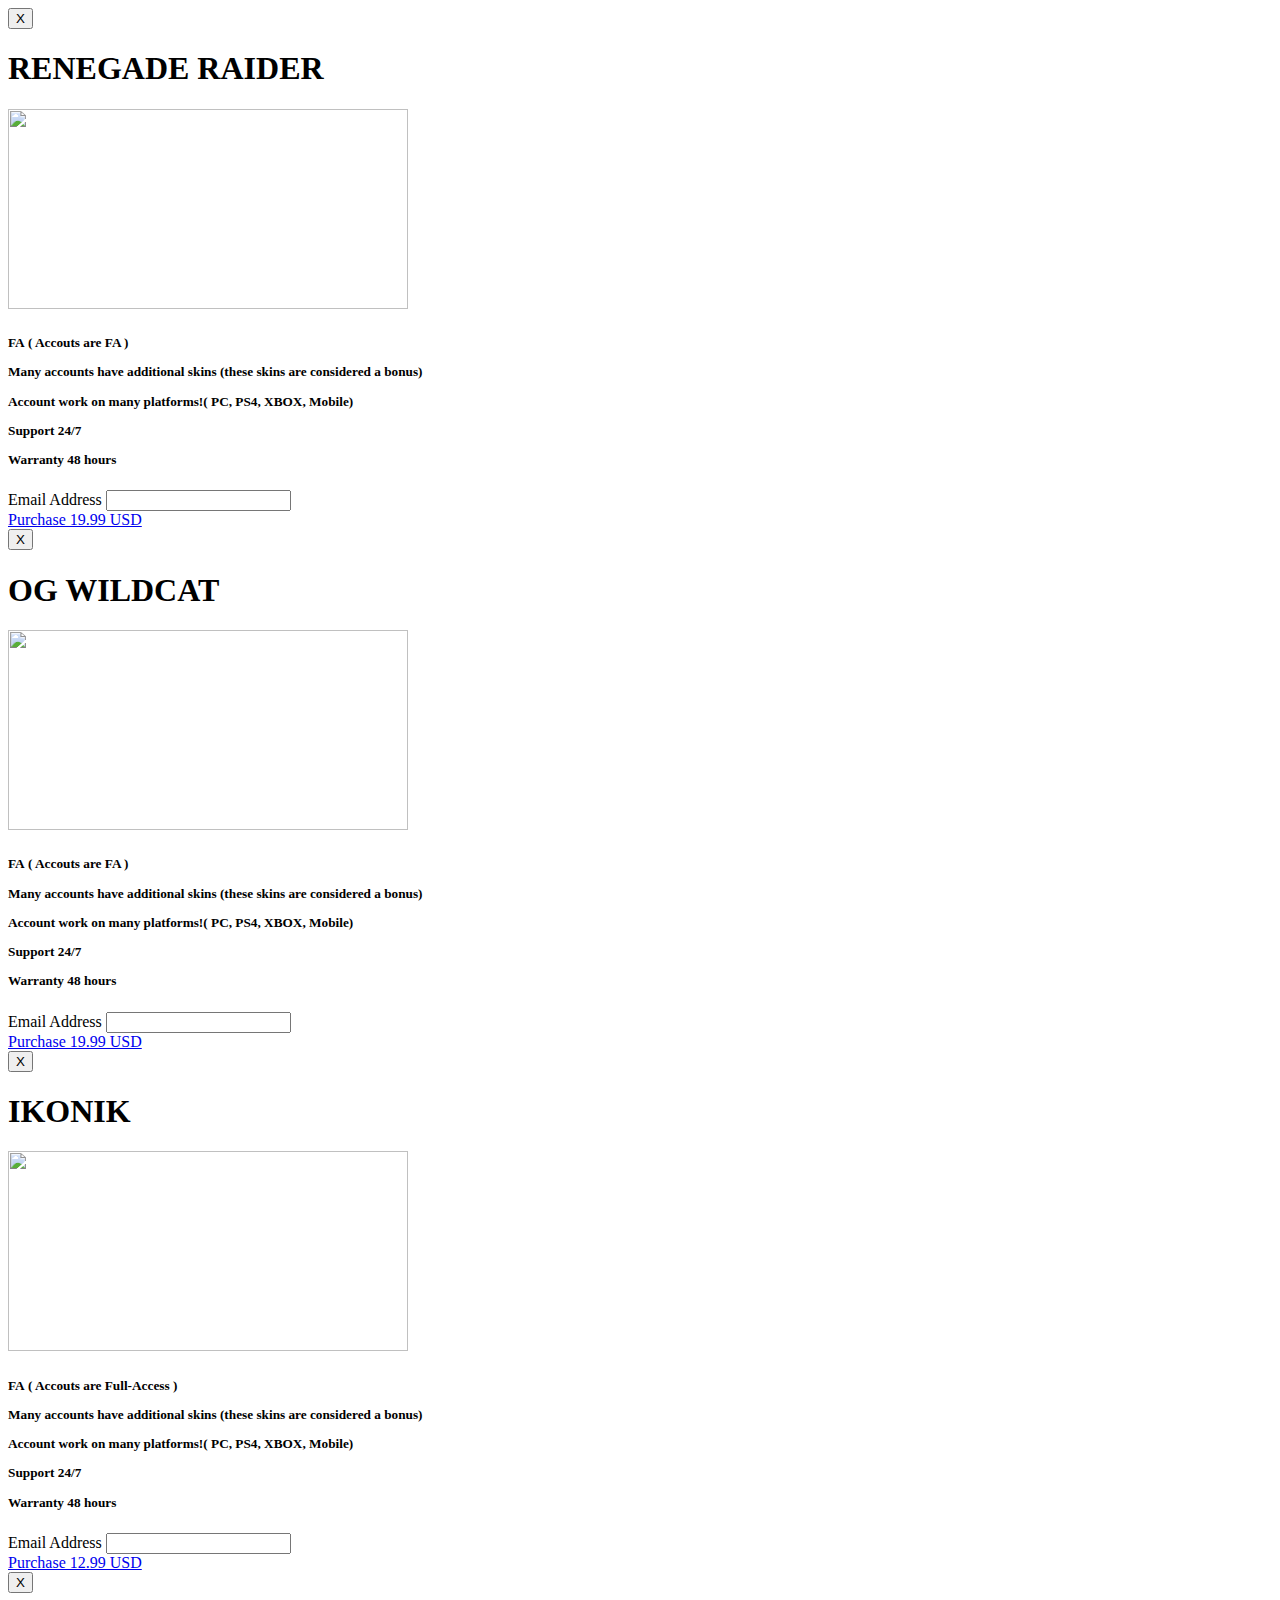
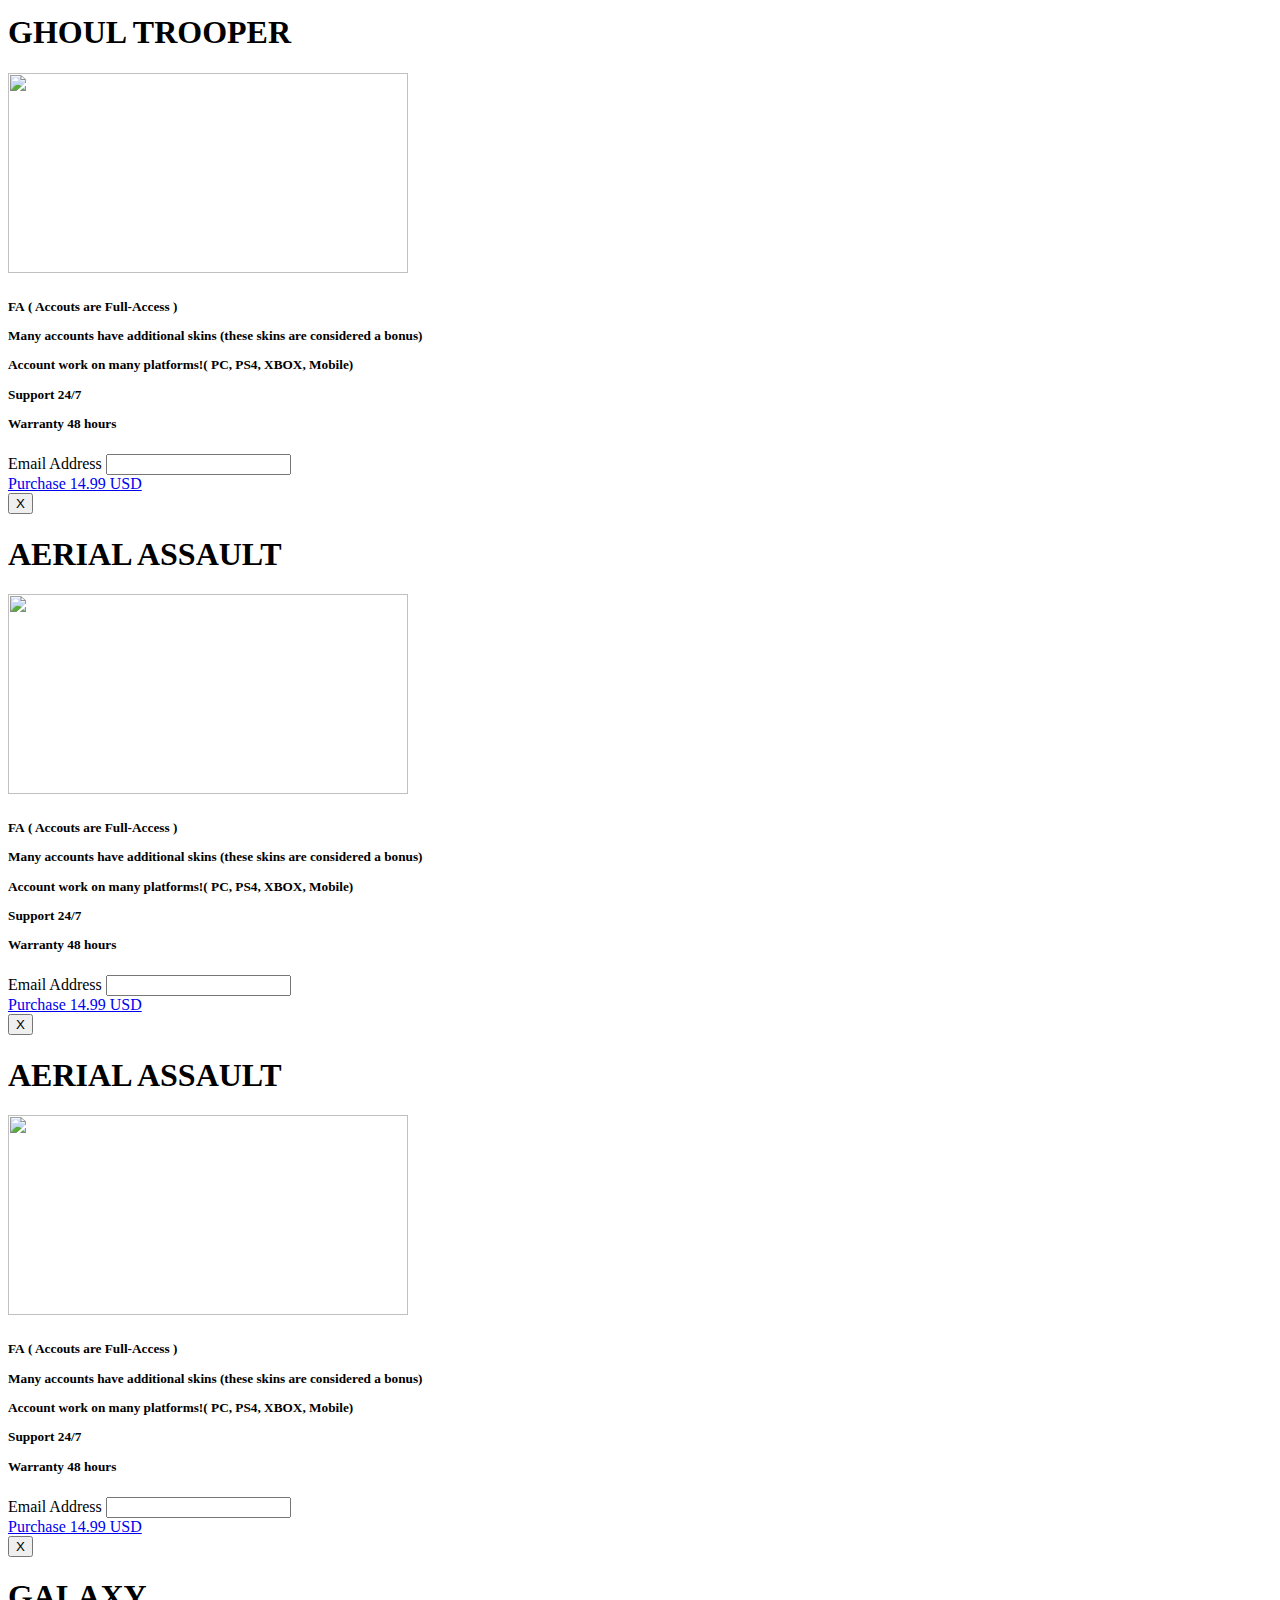
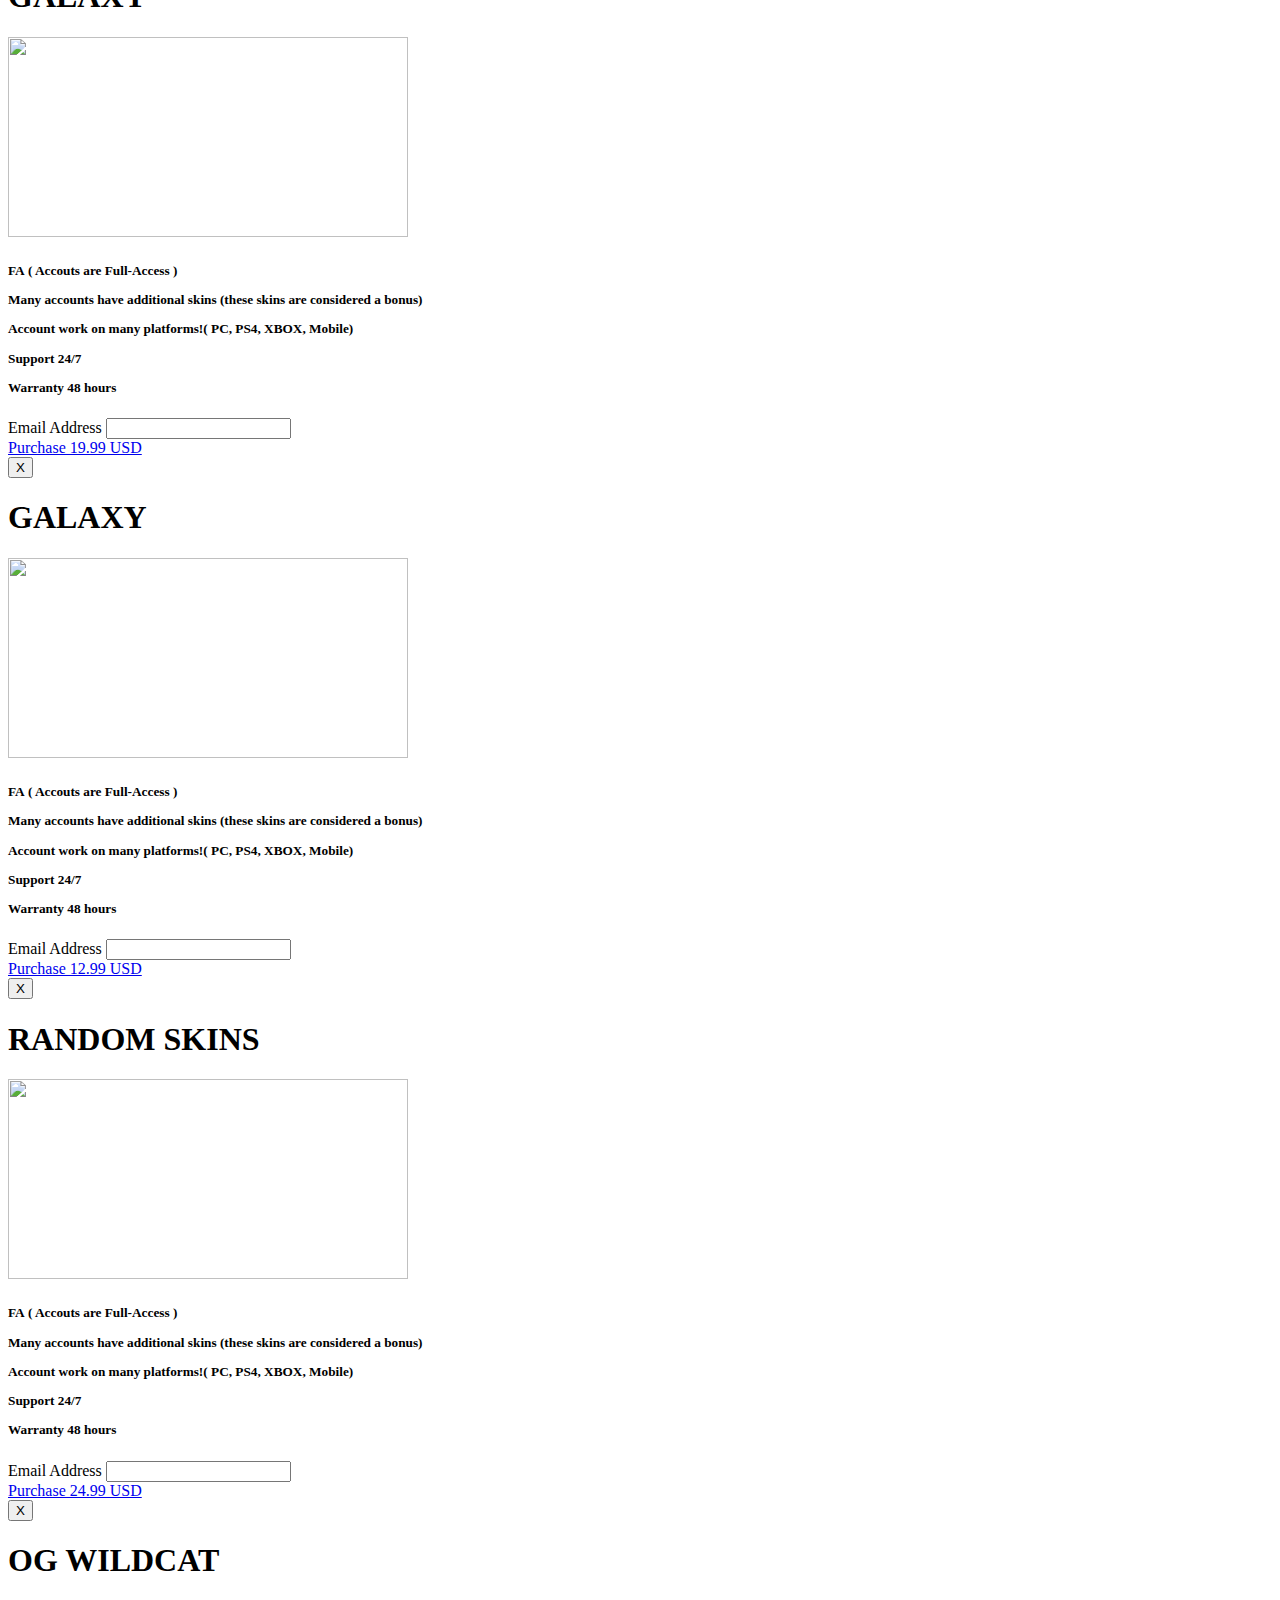
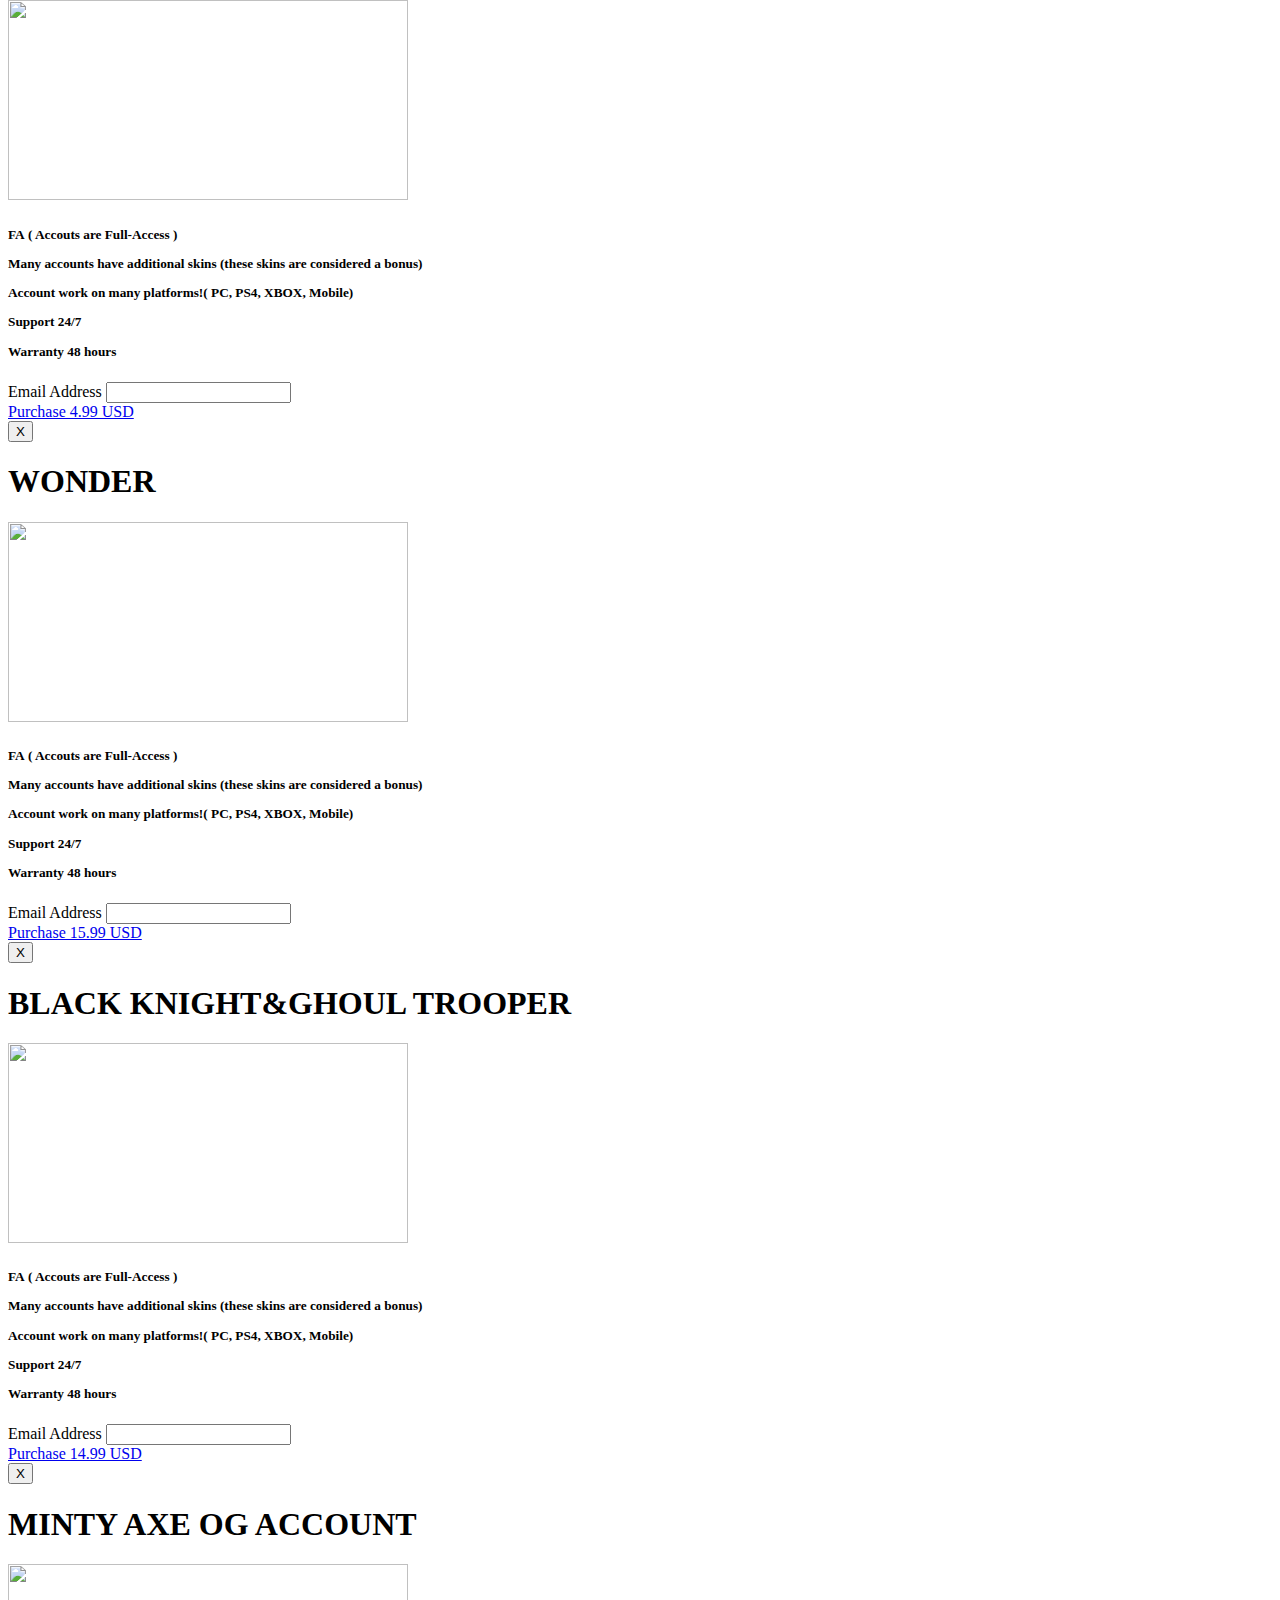
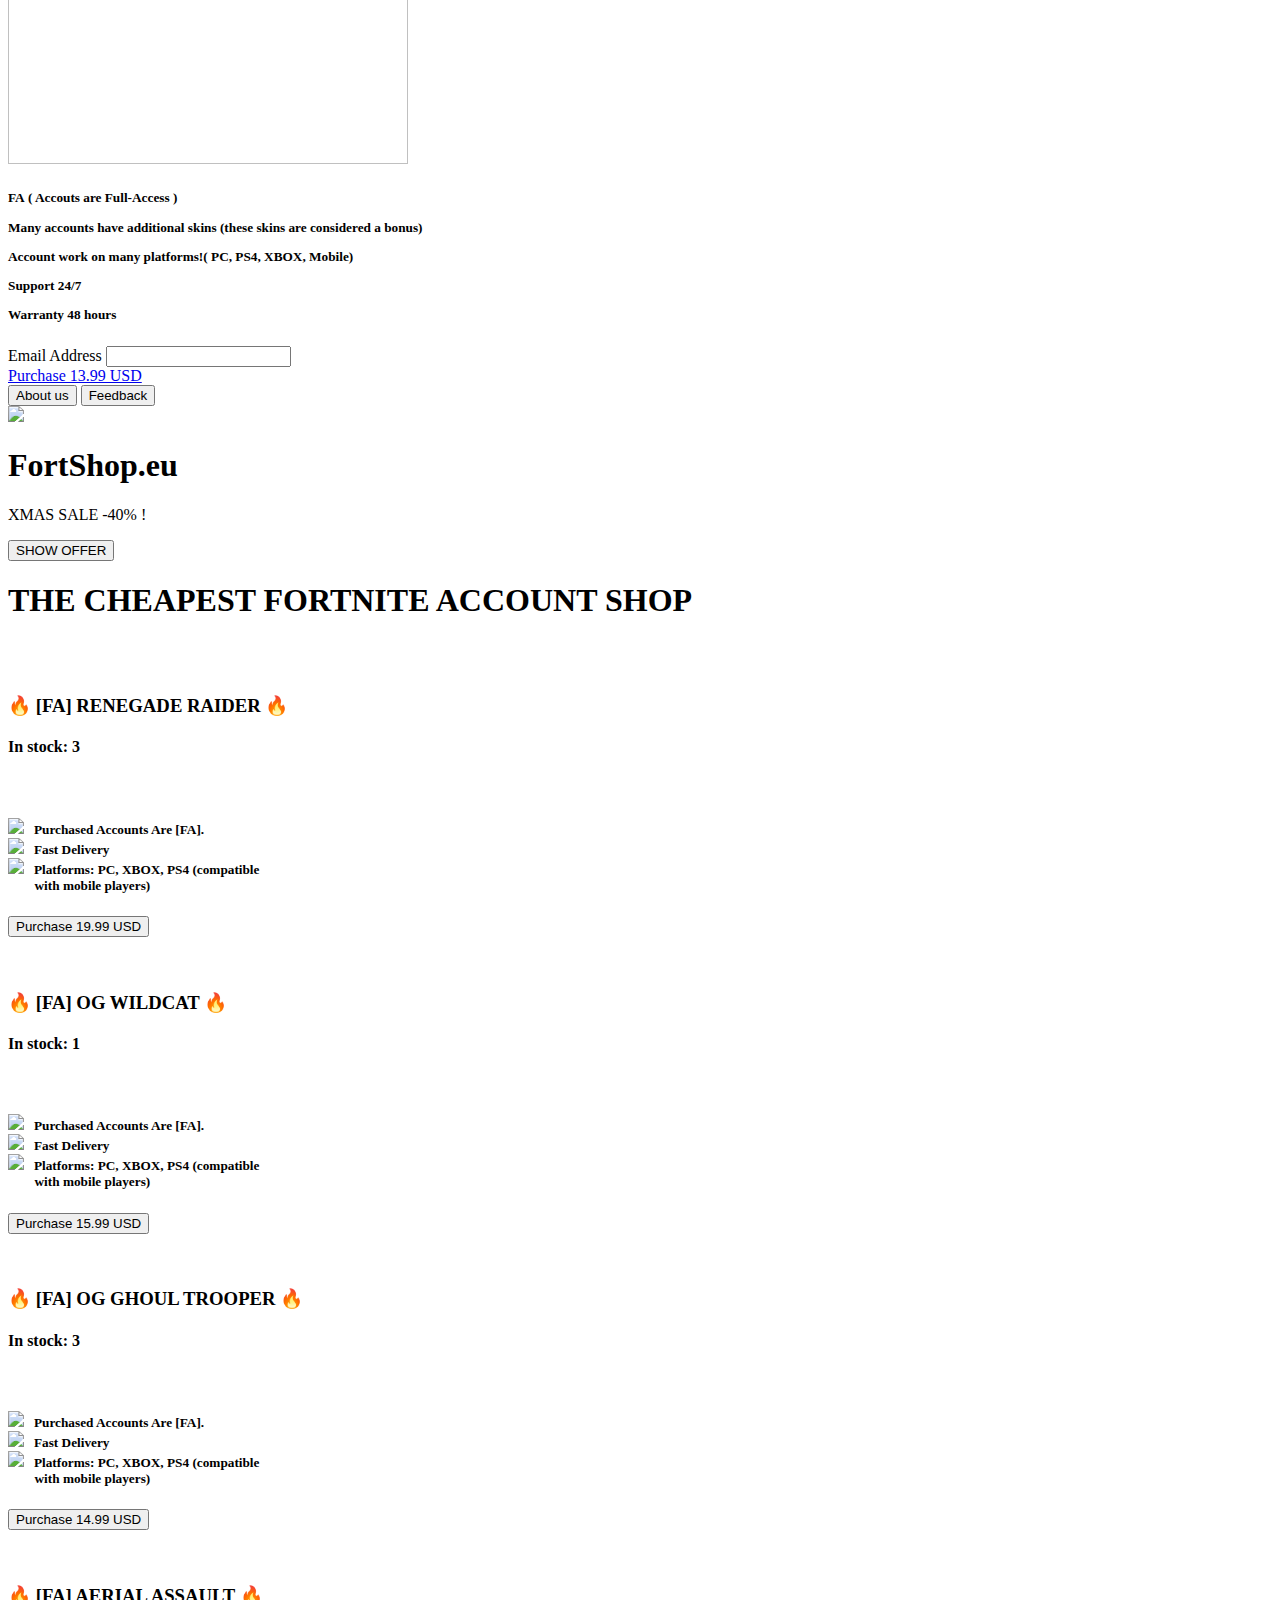
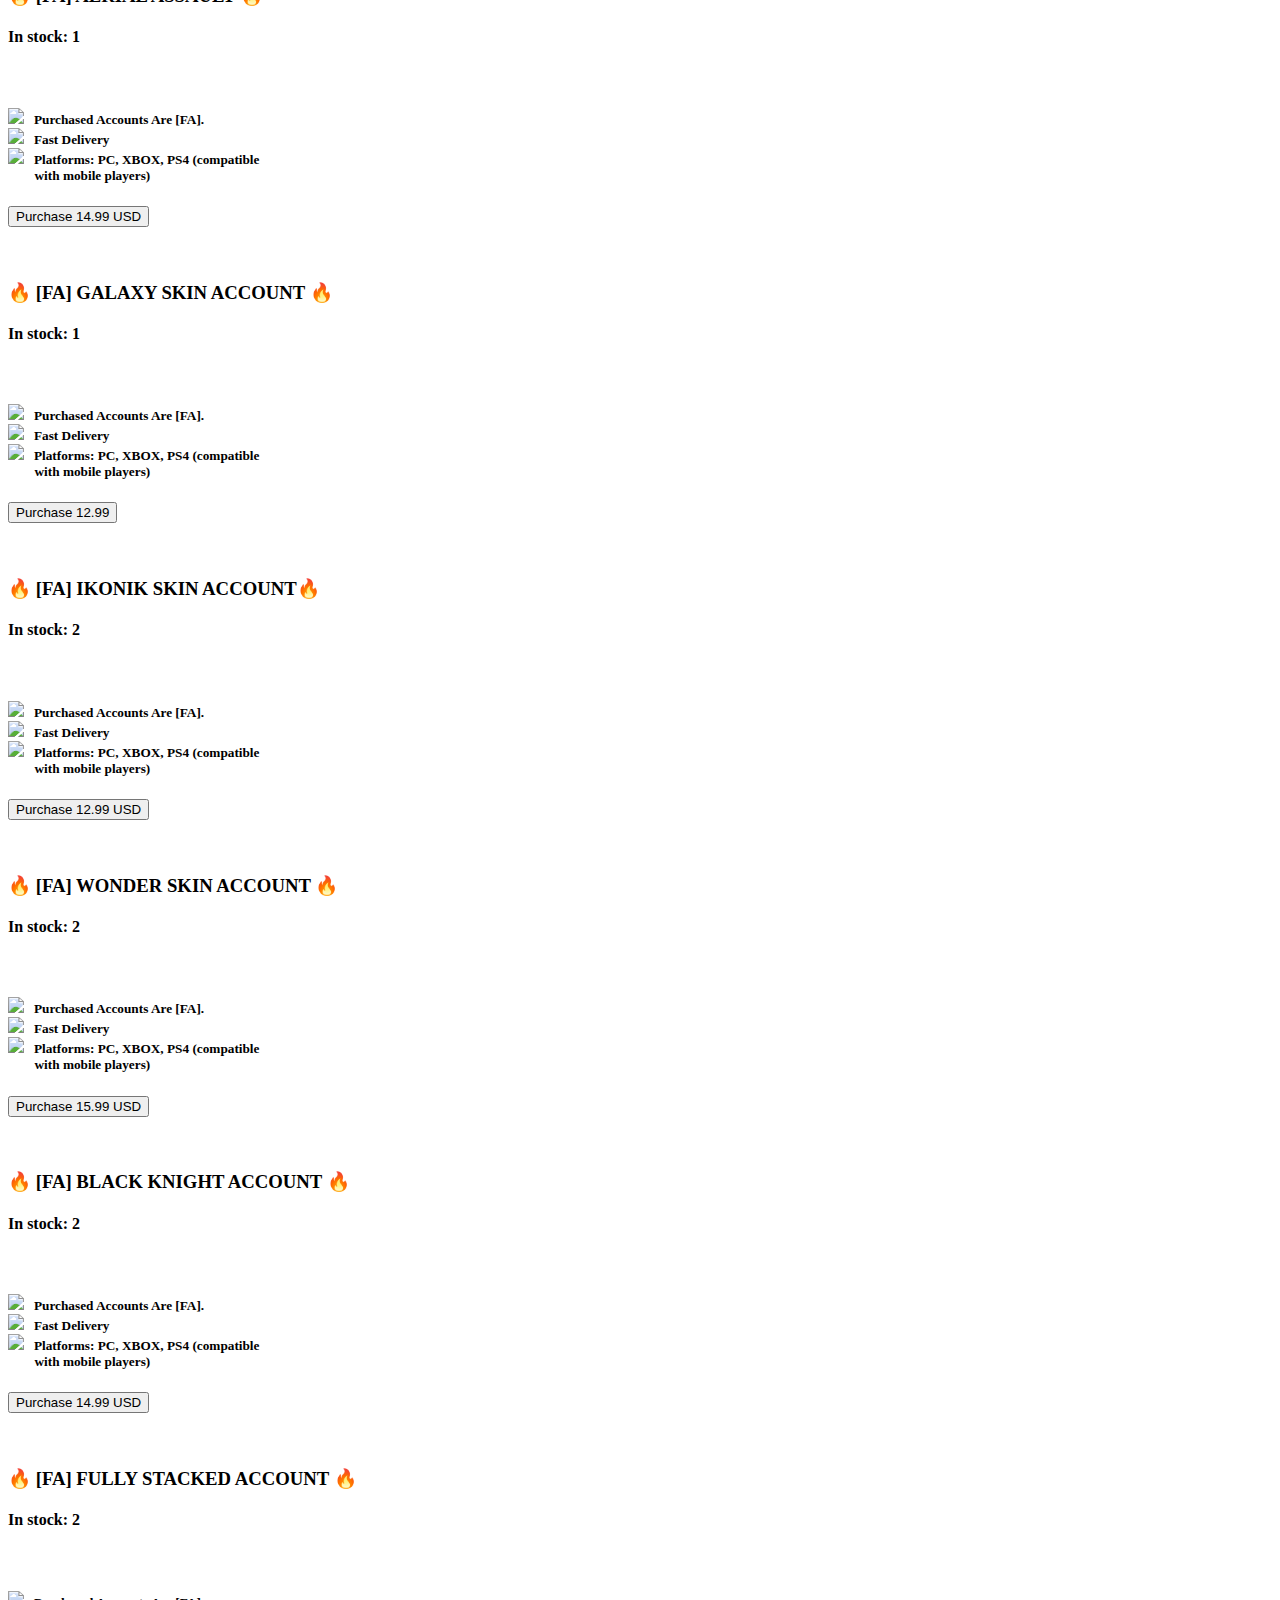
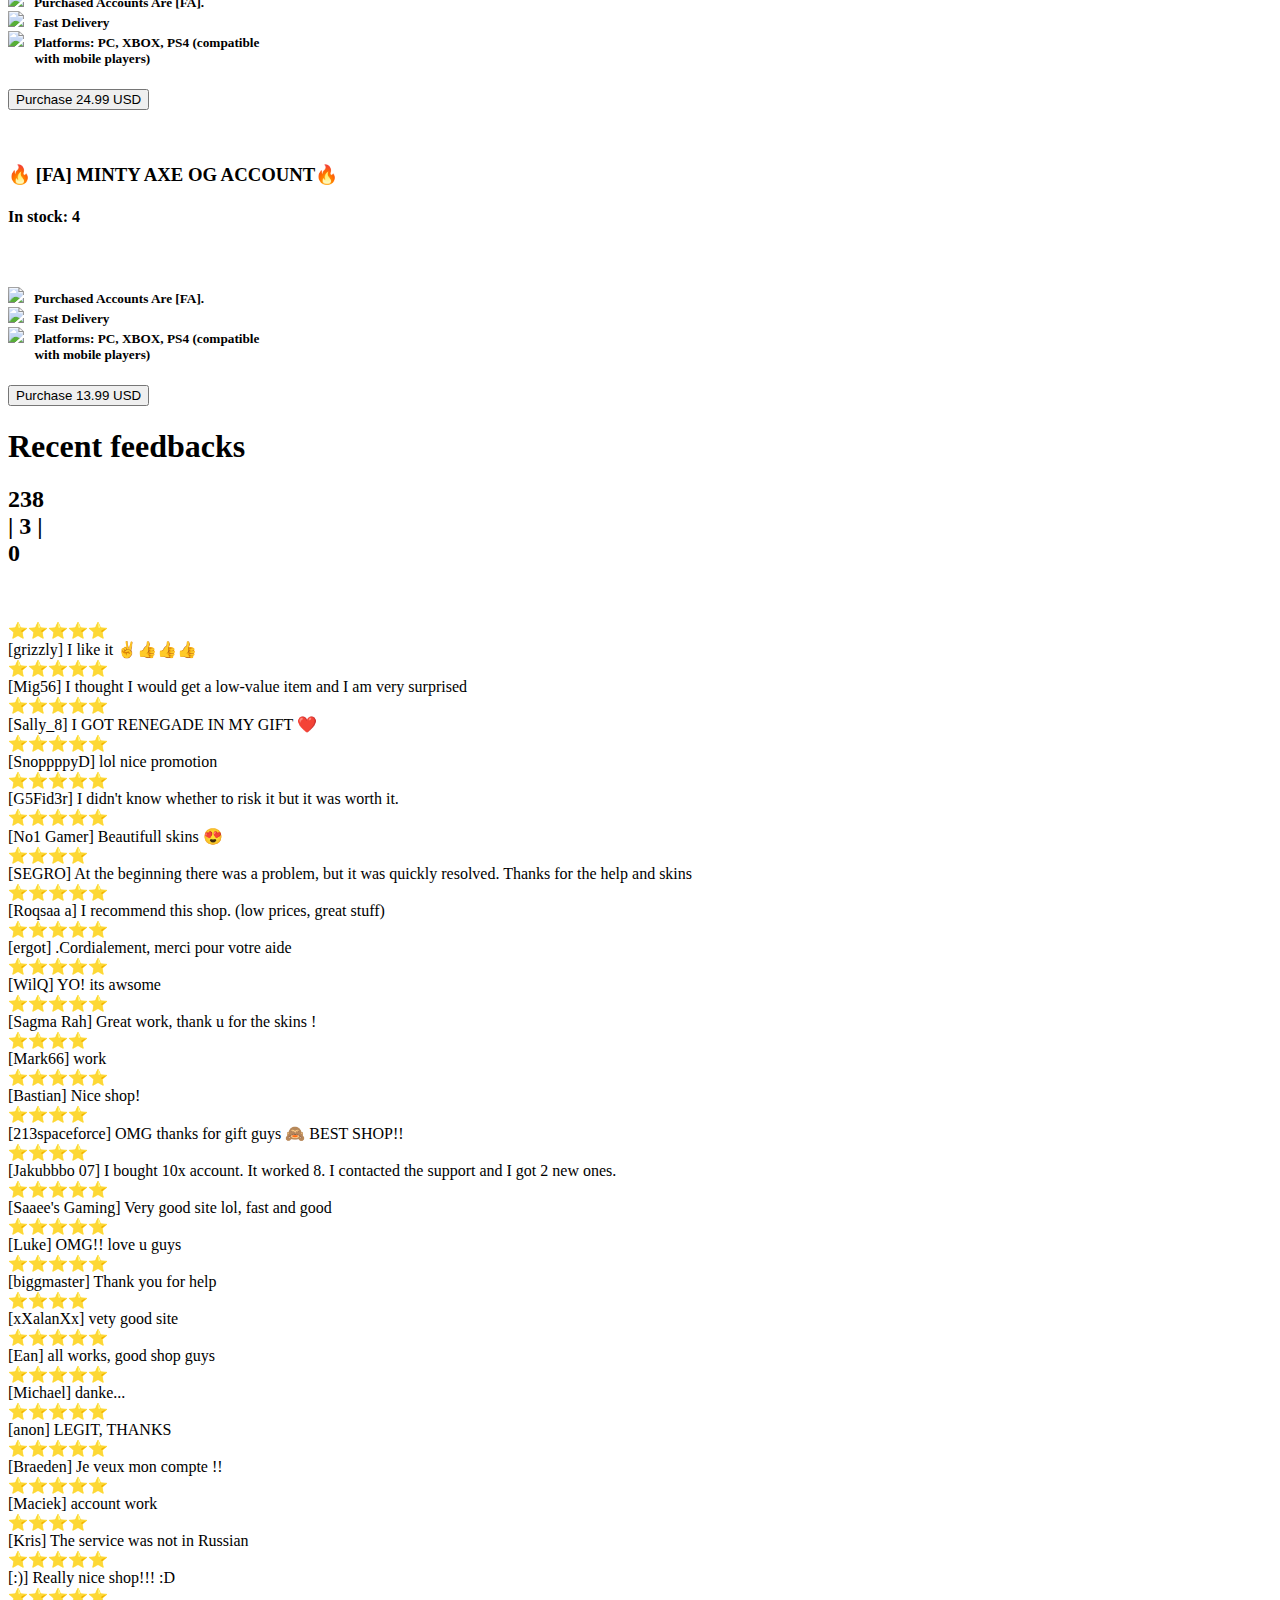
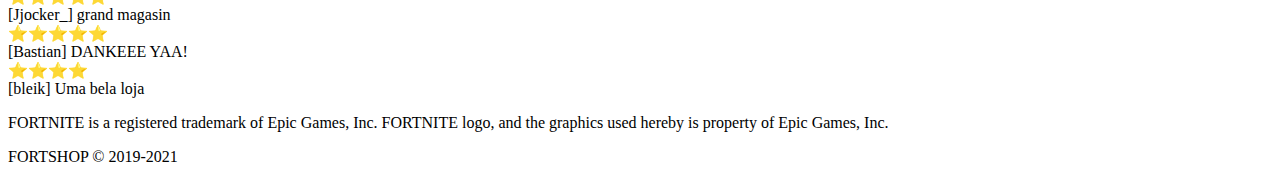
==== index.html @ 7f785969 "Add files via upload" ====
<!DOCTYPE html>


<!-- Mirrored from lamashop.eu/ by HTTrack Website Copier/3.x [XR&CO'2014], Mon, 27 Dec 2021 14:08:25 GMT -->
<head>
<meta charset="UTF-8">
<meta name="viewport" content="width=device-width, initial-scale=0.8">
<meta http-equiv="X-UA-Compatible" content="ie=edge">
<title>FortShop.eu</title>
<!-- Smartsupp Live Chat script -->
<script type="text/javascript">

</script>
<link rel="icon" href="images/logo.png" type="image/png">
<link rel="stylesheet" href="styles/main.min.css">
<link href="https://fonts.googleapis.com/css2?family=Oswald:wght@400;700&amp;display=swap" rel="stylesheet">
<link href="https://fonts.googleapis.com/css2?family=Quicksand:wght@300;400;500;600;700&amp;display=swap" rel="stylesheet">
<link rel="stylesheet" type="text/css" href="scripts/slick/slick.css">
<link rel="stylesheet" type="text/css" href="scripts/slick/slick-theme.css">
<link rel="stylesheet" href="use.fontawesome.com/all.html">


<script async src="https://www.googletagmanager.com/gtag/js?id=UA-165893250-2"></script>
<script>
  window.dataLayer = window.dataLayer || [];
  function gtag(){dataLayer.push(arguments);}
  gtag('js', new Date());

  gtag('config', 'UA-165893250-2');
</script>
</head>
<body>
<div id="1" class="popup">
<button onclick="toggle()">X</button>
<h1>RENEGADE RAIDER</h1>
<img src="images/renegade.png" style="width:400px; height:200px;"alt="">

<h5>
<p><b>FA</b> ( Accouts are FA )</p>
<p><b>Many accounts have additional skins </b>(these skins are considered a bonus)</p>
<p><b>Account work on many platforms!</b>( PC, PS4, XBOX, Mobile)</p>
<p><b>Support 24/7</b></p>
<p><b>Warranty 48 hours</b></p></h5>
<div class="form-input">
<label for="email">Email Address </label>
<input type="email" name="email" id="email">
</div>
<a href="https://www.paypal.com/donate/?hosted_button_id=SGHMGVJZUJFPC">Purchase 19.99 USD</a>
</div>
<div id="14" class="popup">
<button onclick="toggle14()">X</button>
<h1>OG WILDCAT</h1>
<img src="images/wildcat.png" style="width:400px; height:200px;"alt="">

<h5>
<p><b>FA</b> ( Accouts are FA )</p>
<p><b>Many accounts have additional skins </b>(these skins are considered a bonus)</p>
<p><b>Account work on many platforms!</b>( PC, PS4, XBOX, Mobile)</p>
<p><b>Support 24/7</b></p>
<p><b>Warranty 48 hours</b></p></h5>
<div class="form-input">
<label for="email">Email Address </label>
<input type="email" name="email" id="email">
</div>
<a href="https://www.paypal.com/donate/?hosted_button_id=843XUHUWCXZP6">Purchase 19.99 USD</a>
</div>
<div id="2" class="popup">
<button onclick="toggle2()">X</button>
<h1>IKONIK</h1>
<img src="images/ikonik.png" style="width:400px; height:200px;"alt="">

<h5>
<p><b>FA</b> ( Accouts are Full-Access )</p>
<p><b>Many accounts have additional skins </b>(these skins are considered a bonus)</p>
<p><b>Account work on many platforms!</b>( PC, PS4, XBOX, Mobile)</p>
<p><b>Support 24/7</b></p>
<p><b>Warranty 48 hours</b></p></h5>
<div class="form-input">
<label for="login">Email Address </label>
<input type="text" name="email" id="email">
</div>
<a href="https://www.paypal.com/donate/?hosted_button_id=J6YV93GRRL3G2">Purchase 12.99 USD</a>
</div>
<div id="3" class="popup">
<button onclick="toggle3()">X</button>
<h1>GHOUL TROOPER</h1>
<img src="images/ghoul.png" style="width:400px; height:200px;"alt="">

<h5>
<p><b>FA</b> ( Accouts are Full-Access )</p>
<p><b>Many accounts have additional skins </b>(these skins are considered a bonus)</p>
<p><b>Account work on many platforms!</b>( PC, PS4, XBOX, Mobile)</p>
<p><b>Support 24/7</b></p>
<p><b>Warranty 48 hours</b></p></h5>
<div class="form-input">
<label for="login">Email Address </label>
<input type="text" name="email" id="email">
</div>
<a href="https://www.paypal.com/donate/?hosted_button_id=4U87SHET3UGLU">Purchase 14.99 USD</a>
</div>
<div id="4" class="popup">
<button onclick="toggle4()">X</button>
<h1>AERIAL ASSAULT</h1>
<img src="images/aerial.png" style="width:400px; height:200px;"alt="">

<h5>
<p><b>FA</b> ( Accouts are Full-Access )</p>
<p><b>Many accounts have additional skins </b>(these skins are considered a bonus)</p>
<p><b>Account work on many platforms!</b>( PC, PS4, XBOX, Mobile)</p>
<p><b>Support 24/7</b></p>
<p><b>Warranty 48 hours</b></p></h5>
<div class="form-input">
<label for="login">Email Address </label>
<input type="text" name="email" id="email">
</div>
<a href="https://www.paypal.com/donate/?hosted_button_id=36UV9LG3JVM52">Purchase 14.99 USD</a>
</div>

<div id="6" class="popup">
<button onclick="toggle6()">X</button>
<h1>AERIAL ASSAULT</h1>
<img src="images/aerial.png" style="width:400px; height:200px;"alt="">
<h5>
<p><b>FA</b> ( Accouts are Full-Access )</p>
<p><b>Many accounts have additional skins </b>(these skins are considered a bonus)</p>
<p><b>Account work on many platforms!</b>( PC, PS4, XBOX, Mobile)</p>
<p><b>Support 24/7</b></p>
<p><b>Warranty 48 hours</b></p></h5>
<div class="form-input">
<label for="login">Email Address </label>
<input type="text" name="email" id="email">
</div>
<a href="https://www.paypal.com/donate/?hosted_button_id=MDD7GR69H4S4J">Purchase 14.99 USD</a>
</div>
<div id="7" class="popup">
<button onclick="toggle7()">X</button>
<h1>GALAXY</h1>
<img src="images/galaxy.png" style="width:400px; height:200px;"alt="">
<h5>
<p><b>FA</b> ( Accouts are Full-Access )</p>
<p><b>Many accounts have additional skins </b>(these skins are considered a bonus)</p>
<p><b>Account work on many platforms!</b>( PC, PS4, XBOX, Mobile)</p>
<p><b>Support 24/7</b></p>
<p><b>Warranty 48 hours</b></p></h5>
<div class="form-input">
<label for="login">Email Address </label>
<input type="text" name="email" id="email">
</div>
<a href="https://www.paypal.com/donate/?hosted_button_id=WC4BVQP5LXLB2">Purchase 19.99 USD</a>
</div>
<div id="8" class="popup">
<button onclick="toggle8()">X</button>
<h1>GALAXY</h1>
<img src="images/galaxy.png" style="width:400px; height:200px;"alt="">
<h5>
<p><b>FA</b> ( Accouts are Full-Access )</p>
<p><b>Many accounts have additional skins </b>(these skins are considered a bonus)</p>
<p><b>Account work on many platforms!</b>( PC, PS4, XBOX, Mobile)</p>
<p><b>Support 24/7</b></p>
<p><b>Warranty 48 hours</b></p></h5>
<div class="form-input">
<label for="login">Email Address </label>
<input type="text" name="email" id="email">
</div>
<a href="https://www.paypal.com/donate/?hosted_button_id=UCAXVUVMAN4CE">Purchase 12.99 USD</a>
</div>
<div id="9" class="popup">
<button onclick="toggle9()">X</button>
<h1>RANDOM SKINS</h1>
<img src="images/random1.png" style="width:400px; height:200px;"alt="">
<h5>
<p><b>FA</b> ( Accouts are Full-Access )</p>
<p><b>Many accounts have additional skins </b>(these skins are considered a bonus)</p>
<p><b>Account work on many platforms!</b>( PC, PS4, XBOX, Mobile)</p>
<p><b>Support 24/7</b></p>
<p><b>Warranty 48 hours</b></p></h5>
<div class="form-input">
<label for="login">Email Address </label>
<input type="text" name="email" id="email">
</div>
<a href="https://www.paypal.com/donate/?hosted_button_id=8RE4VJ7VKEFY4">Purchase 24.99 USD</a>
</div>
<div id="10" class="popup">
<button onclick="toggle10()">X</button>
<h1>OG WILDCAT</h1>
<img src="images/wildcat.png" style="width:400px; height:200px;"alt="">
<h5>
<p><b>FA</b> ( Accouts are Full-Access )</p>
<p><b>Many accounts have additional skins </b>(these skins are considered a bonus)</p>
<p><b>Account work on many platforms!</b>( PC, PS4, XBOX, Mobile)</p>
<p><b>Support 24/7</b></p>
<p><b>Warranty 48 hours</b></p></h5>
<div class="form-input">
<label for="login">Email Address </label>
<input type="text" name="email" id="email">
</div>
<a href="https://www.paypal.com/donate/?hosted_button_id=843XUHUWCXZP6">Purchase 4.99 USD</a>
</div>
<div id="11" class="popup">
<button onclick="toggle11()">X</button>
<h1>WONDER</h1>
<img src="images/wonder.png" style="width:400px; height:200px;"alt="">
<h5>
<p><b>FA</b> ( Accouts are Full-Access )</p>
<p><b>Many accounts have additional skins </b>(these skins are considered a bonus)</p>
<p><b>Account work on many platforms!</b>( PC, PS4, XBOX, Mobile)</p>
<p><b>Support 24/7</b></p>
<p><b>Warranty 48 hours</b></p></h5>
<div class="form-input">
<label for="login">Email Address </label>
<input type="text" name="email" id="email">
</div>
<a href="https://www.paypal.com/donate/?hosted_button_id=J2WS3UGBW64DQ">Purchase 15.99 USD</a>
</div>
<div id="5" class="popup">
<button onclick="toggle5()">X</button>
<h1>BLACK KNIGHT&GHOUL TROOPER </h1>
<img src="images/XD.png" style="width:400px; height:200px;"alt="">
<h5>
<p><b>FA</b> ( Accouts are Full-Access )</p>
<p><b>Many accounts have additional skins </b>(these skins are considered a bonus)</p>
<p><b>Account work on many platforms!</b>( PC, PS4, XBOX, Mobile)</p>
<p><b>Support 24/7</b></p>
<p><b>Warranty 48 hours</b></p></h5>
<div class="form-input">
<label for="login">Email Address </label>
<input type="text" name="email" id="email">
</div>
<a href="https://www.paypal.com/donate/?hosted_button_id=LEH8KHGUBHDB6">Purchase 14.99 USD</a>
</div>
<div id="12" class="popup">
<button onclick="toggle12()">X</button>
<h1>MINTY AXE OG ACCOUNT</h1>
<img src="images/minty.png" style="width:400px; height:200px;"alt="">
<h5>
<p><b>FA</b> ( Accouts are Full-Access )</p>
<p><b>Many accounts have additional skins </b>(these skins are considered a bonus)</p>
<p><b>Account work on many platforms!</b>( PC, PS4, XBOX, Mobile)</p>
<p><b>Support 24/7</b></p>
<p><b>Warranty 48 hours</b></p></h5>
<div class="form-input">
<label for="login">Email Address </label>
<input type="text" name="email" id="email">
</div>
<a href="https://www.paypal.com/donate/?hosted_button_id=GPZQHCLRQLHLQ">Purchase 13.99 USD</a>
</div>
<div id="blur" class="container">
<div id="navigation">
<a href="about.html"><button class="prod btn-slide-left">About us</button></a>
<a href="feedbacks.html"><button class="prod btn-slide-left">Feedback</button></a>

  
 
 
 
</div>
</div>


<div id="header">
<img src="images/tlo1.png">
<div class="logo">
<h1>FortShop.eu</h1>
<p class="mob-hidden-vs">XMAS SALE -40% !
</p>
<a href="#content"><button>SHOW OFFER</button></a>
</div>
</div>
<div id="content">
<div class="cont">
<h1 class="mob-hidden">THE CHEAPEST FORTNITE ACCOUNT SHOP</h1>
<h1 style="display: none;"><div class="txt" style="color: rgb(183, 0, 255); display: inline;">🎁 Gift</div> with every order ends in:<div id="time" style="color: red;"> </div>
<div style="display: none;" id="zegar"></div> </h1>
<p><i class="fas fa-sort-down"></i></p>
<div class="products">
<div class="box">
<div class="image">
<img src="images/renegade.png" alt="">
</div>
<div class="text">
<br>
<h3> 🔥 [FA] RENEGADE RAIDER 🔥                     <br> </h3>
<h4> In stock: 3 </h4>
<br>
<h5>
<img src="images/shield.gif"> &nbsp <b>Purchased Accounts Are [FA]. </b><br>
<img src="images/shield.gif"> &nbsp <b>Fast Delivery</b><br>
<img src="images/shield.gif"> &nbsp <b>Platforms: </b> PC, XBOX, PS4 (compatible <br>
&nbsp; &nbsp; &nbsp; &nbsp; with mobile players)<br>
</h5>
<button onclick="toggle()"> Purchase 19.99 USD</button>
</div>
</div>
<div class="box">
<div class="image">
<img src="images/wildcat.png" alt="">
</div>
<div class="text">
<br>
<h3> 🔥 [FA] OG WILDCAT 🔥                        <br> </h3>
<h4> In stock: 1 </h4>
<br>
<h5>
<img src="images/shield.gif"> &nbsp <b>Purchased Accounts Are [FA]. </b><br>
<img src="images/shield.gif"> &nbsp <b>Fast Delivery</b><br>
<img src="images/shield.gif"> &nbsp <b>Platforms: </b> PC, XBOX, PS4 (compatible <br>
&nbsp; &nbsp; &nbsp; &nbsp; with mobile players)<br>
</h5>
<button onclick="toggle10()"> Purchase 15.99 USD</button>
</div>
</div>
<div class="box">
<div class="image">
<img src="images/ghoul.png" alt="">
</div>
<div class="text">
<br>
<h3> 🔥 [FA] OG GHOUL TROOPER 🔥                    <br> </h3>
<h4> In stock: 3 </h4>
<br>
<h5>
<img src="images/shield.gif"> &nbsp <b>Purchased Accounts Are [FA]. </b><br>
<img src="images/shield.gif"> &nbsp <b>Fast Delivery</b><br>
<img src="images/shield.gif"> &nbsp <b>Platforms: </b> PC, XBOX, PS4 (compatible <br>
&nbsp; &nbsp; &nbsp; &nbsp; with mobile players)<br>
</h5>
<button onclick="toggle3()"> Purchase 14.99 USD</button>
</div>
</div>


<div class="box">
<div class="image">
<img src="images/aerial.png" alt="">
</div>
<div class="text">
<br>
<h3> 🔥 [FA] AERIAL ASSAULT 🔥                      <br> </h3>
<h4> In stock: 1 </h4>
<br>
<h5>
<img src="images/shield.gif"> &nbsp <b>Purchased Accounts Are [FA]. </b><br>
<img src="images/shield.gif"> &nbsp <b>Fast Delivery</b><br>
<img src="images/shield.gif"> &nbsp <b>Platforms: </b> PC, XBOX, PS4 (compatible <br>
&nbsp; &nbsp; &nbsp; &nbsp; with mobile players)<br>
</h5>
<button onclick="toggle6()"> Purchase 14.99 USD</button>
</div>
</div>
<div class="box">
<div class="image">
<img src="images/galaxy.png" alt="">
</div>
<div class="text">
<br>
<h3> 🔥 [FA] GALAXY SKIN ACCOUNT 🔥                   <br> </h3>
<h4> In stock: 1 </h4>
<br>
<h5>
<img src="images/shield.gif"> &nbsp <b>Purchased Accounts Are [FA]. </b><br>
<img src="images/shield.gif"> &nbsp <b>Fast Delivery</b><br>
<img src="images/shield.gif"> &nbsp <b>Platforms: </b> PC, XBOX, PS4 (compatible <br>
&nbsp; &nbsp; &nbsp; &nbsp; with mobile players)<br>
</h5>
<button onclick="toggle8()"> Purchase 12.99</button>
</div>
</div>
<div class="box">
<div class="image">
<img src="images/ikonik.png" alt="">
</div>
<div class="text">
<br>
<h3> 🔥 [FA] IKONIK SKIN ACCOUNT🔥                     <br> </h3>
<h4> In stock: 2 </h4>
<br>
<h5>
<img src="images/shield.gif"> &nbsp <b>Purchased Accounts Are [FA]. </b><br>
<img src="images/shield.gif"> &nbsp <b>Fast Delivery</b><br>
<img src="images/shield.gif"> &nbsp <b>Platforms: </b> PC, XBOX, PS4 (compatible <br>
&nbsp; &nbsp; &nbsp; &nbsp; with mobile players)<br>
</h5>
<button onclick="toggle2()"> Purchase 12.99 USD</button>
</div>
</div>
<div class="box">
<div class="image">
<img src="images/wonder.png" alt="">
</div>
<div class="text">
<br>
<h3> 🔥 [FA] WONDER SKIN ACCOUNT 🔥                    <br> </h3>
<h4> In stock: 2 </h4>
<br>
<h5>
<img src="images/shield.gif"> &nbsp <b>Purchased Accounts Are [FA]. </b><br>
<img src="images/shield.gif"> &nbsp <b>Fast Delivery</b><br>
<img src="images/shield.gif"> &nbsp <b>Platforms: </b> PC, XBOX, PS4 (compatible <br>
&nbsp; &nbsp; &nbsp; &nbsp; with mobile players)<br>
</h5>
<button onclick="toggle11()"> Purchase 15.99 USD</button>
</div>
</div>
<div class="box">
<div class="image">
<img src="images/XD.png" alt="">
</div>
<div class="text">
<br>
<h3> 🔥 [FA] BLACK KNIGHT ACCOUNT 🔥                    <br> </h3>
<h4> In stock: 2 </h4>
<br>
<h5>
<img src="images/shield.gif"> &nbsp <b>Purchased Accounts Are [FA]. </b><br>
<img src="images/shield.gif"> &nbsp <b>Fast Delivery</b><br>
<img src="images/shield.gif"> &nbsp <b>Platforms: </b> PC, XBOX, PS4 (compatible <br>
&nbsp; &nbsp; &nbsp; &nbsp; with mobile players)<br>
</h5>
<button onclick="toggle5()"> Purchase 14.99 USD</button>
</div>
</div>
<div class="box">
<div class="image">
<img src="images/random2.png" alt="">
</div>
<div class="text">
<br>
<h3> 🔥 [FA] FULLY STACKED ACCOUNT 🔥                   <br> </h3>
<h4> In stock: 2 </h4>
<br>
<h5>
<img src="images/shield.gif"> &nbsp <b>Purchased Accounts Are [FA]. </b><br>
<img src="images/shield.gif"> &nbsp <b>Fast Delivery</b><br>
<img src="images/shield.gif"> &nbsp <b>Platforms: </b> PC, XBOX, PS4 (compatible <br>
&nbsp; &nbsp; &nbsp; &nbsp; with mobile players)<br>
</h5>
<button onclick="toggle9()"> Purchase 24.99 USD</button>
</div>
</div>


<div class="box">
<div class="image">
<img src="images/minty.png" alt="">
</div>
<div class="text">
<br>
<h3> 🔥 [FA] MINTY AXE OG ACCOUNT🔥                     <br> </h3>
<h4> In stock: 4 </h4>
<br>
<h5>
<img src="images/shield.gif"> &nbsp <b>Purchased Accounts Are [FA]. </b><br>
<img src="images/shield.gif"> &nbsp <b>Fast Delivery</b><br>
<img src="images/shield.gif"> &nbsp <b>Platforms: </b> PC, XBOX, PS4 (compatible <br>
&nbsp; &nbsp; &nbsp; &nbsp; with mobile players)<br>
</h5>
<button onclick="toggle12()"> Purchase 13.99 USD</button>
</div>
</div>

</div>
<h1>Recent feedbacks</h1>
<h2><div class="green" alt="positive">238 </div>| 3 |<div class="red"> 0</div></h2>
<img src="#" alt="">
<p><i class="fas fa-sort-down"></i></p>
<div id="feedbacks">
<div class="carousel">
<div class="feedback">
⭐⭐⭐⭐⭐ <br>
[grizzly] I like it ✌️👍👍👍
</div>
<div class="feedback">
⭐⭐⭐⭐⭐ <br>
[Mig56] I thought I would get a low-value item and I am very surprised
</div>
<div class="feedback">
 ⭐⭐⭐⭐⭐ <br>
[Sally_8] I GOT RENEGADE IN MY GIFT ❤️
</div>
<div class="feedback">
⭐⭐⭐⭐⭐ <br>
[SnoppppyD] lol nice promotion
</div>
<div class="feedback">
⭐⭐⭐⭐⭐ <br>
[G5Fid3r] I didn't know whether to risk it but it was worth it.
</div>
<div class="feedback">
⭐⭐⭐⭐⭐ <br>
[No1 Gamer] Beautifull skins 😍
</div>
<div class="feedback">
⭐⭐⭐⭐ <br>
[SEGRO] At the beginning there was a problem, but it was quickly resolved. Thanks for the help and skins
</div>
<div class="feedback">
⭐⭐⭐⭐⭐ <br>
[Roqsaa a] I recommend this shop. (low prices, great stuff)
</div>
<div class="feedback">
⭐⭐⭐⭐⭐ <br>
[ergot] .Cordialement, merci pour votre aide
</div>
<div class="feedback">
⭐⭐⭐⭐⭐ <br>
[WilQ] YO! its awsome
</div>
<div class="feedback">
⭐⭐⭐⭐⭐ <br>
[Sagma Rah] Great work, thank u for the skins !
</div>
<div class="feedback">
⭐⭐⭐⭐ <br>
[Mark66] work
</div>
<div class="feedback">
⭐⭐⭐⭐⭐ <br>
[Bastian] Nice shop!
</div>
<div class="feedback">
⭐⭐⭐⭐ <br>
[213spaceforce] OMG thanks for gift guys 🙈 BEST SHOP!!
</div>
<div class="feedback">
⭐⭐⭐⭐ <br>
[Jakubbbo 07] I bought 10x account. It worked 8. I contacted the support and I got 2 new ones.
</div>
<div class="feedback">
⭐⭐⭐⭐⭐ <br>
[Saaee's Gaming] Very good site lol, fast and good
</div>
<div class="feedback">
⭐⭐⭐⭐⭐ <br>
[Luke] OMG!! love u guys
</div>
<div class="feedback">
⭐⭐⭐⭐⭐ <br>
[biggmaster] Thank you for help
</div>
<div class="feedback">
⭐⭐⭐⭐ <br>
[xXalanXx] vety good site
</div>
<div class="feedback">
⭐⭐⭐⭐⭐ <br>
[Ean] all works, good shop guys
</div>
<div class="feedback">
⭐⭐⭐⭐⭐ <br>
[Michael] danke...
</div>
<div class="feedback">
⭐⭐⭐⭐⭐ <br>
[anon] LEGIT, THANKS
</div>
<div class="feedback">
⭐⭐⭐⭐⭐ <br>
[Braeden] Je veux mon compte !!
</div>
<div class="feedback">
⭐⭐⭐⭐⭐ <br>
[Maciek] account work
</div>
<div class="feedback">
⭐⭐⭐⭐ <br>
[Kris] The service was not in Russian
</div>
<div class="feedback">
⭐⭐⭐⭐⭐ <br>
[:)] Really nice shop!!! :D
</div>
<div class="feedback">
⭐⭐⭐⭐⭐ <br>
[Jjocker_] grand magasin
</div>
<div class="feedback">
⭐⭐⭐⭐⭐ <br>
[Bastian] DANKEEE YAA!
</div>
<div class="feedback">
⭐⭐⭐⭐ <br>
[bleik] Uma bela loja
</div>
</div>
</div>
</div>
</div>
<div id="footer">
<div class="footer-text">

<div class="text">

<p></p>
<a>FORTNITE is a registered trademark of Epic Games, Inc.
FORTNITE logo, and the graphics used hereby is property of Epic Games, Inc.</a>
<p>FORTSHOP &copy; 2019-2021</p>
</div>
</div>
</div>
</div>
<script type="text/javascript" src="scripts/timer2.js"></script>
<script type="text/javascript" src="scripts/timer.js"></script>
<script type="text/javascript" src="scripts/main.js"></script>
<script type="text/javascript" src="code.jquery.com/jquery-3.4.1.js"></script>
<script type="text/javascript" src="code.jquery.com/jquery-migrate-3.1.0.js"></script>
<script type="text/javascript" src="scripts/slick/slick.min.js"></script>
<script type="text/javascript">
        $(document).ready(function(){
          $('.carousel').slick({
            arrows: false,
            adaptiveHeight: true,
            autoplay: true,
            autoplaySpeed: 1300,
            centerMode: true,
            swipeToSlide: true,
            responsive: [
                {
                breakpoint: 2550,
                settings: {
                    slidesToShow: 3,
                    slidesToScroll: 3,
                    infinite: true,
                }
                },
                {
                breakpoint: 1024,
                settings: {
                    slidesToShow: 3,
                    slidesToScroll: 3,
                    infinite: true,
                }
                },
                {
                breakpoint: 600,
                settings: {
                    slidesToShow: 2,
                    slidesToScroll: 2
                }
                },
                {
                breakpoint: 480,
                settings: {
                    slidesToShow: 1,
                    slidesToScroll: 1
                }
                }
            ]
          });
        });
    </script>
</body>
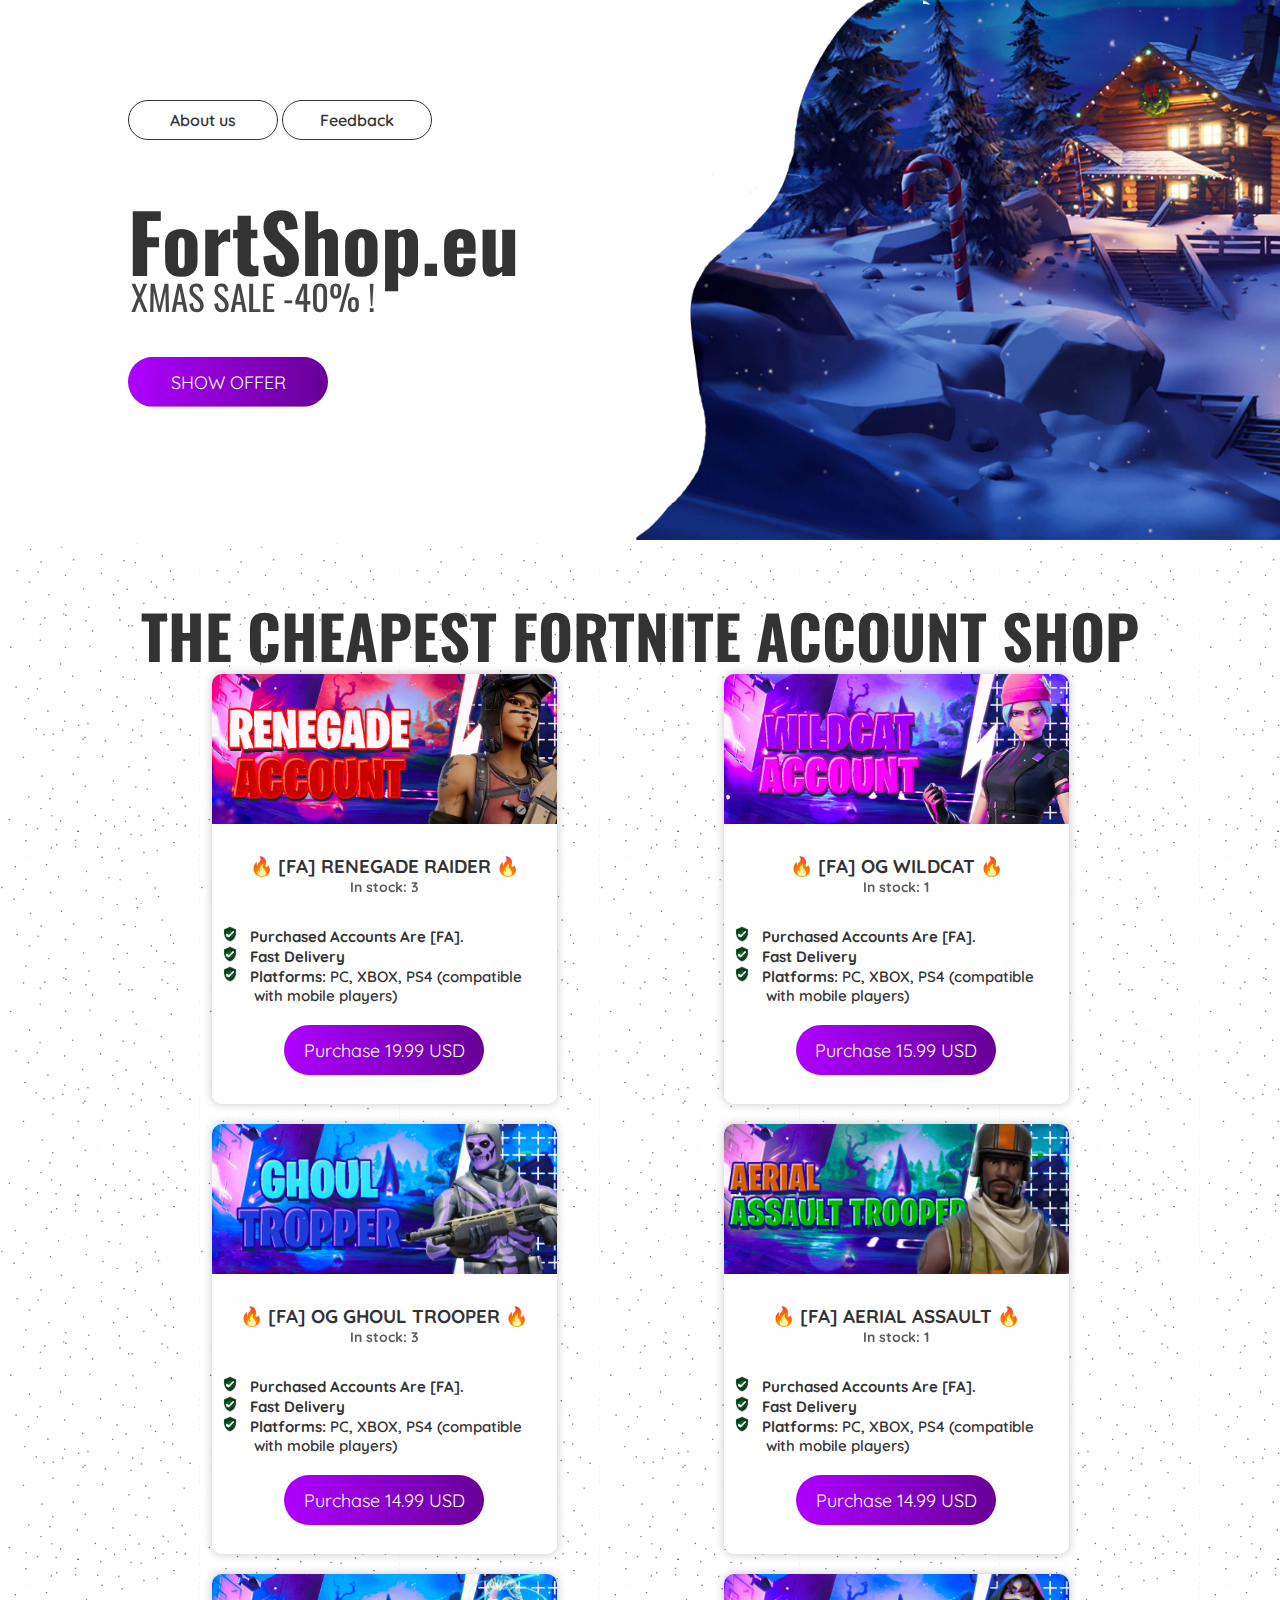
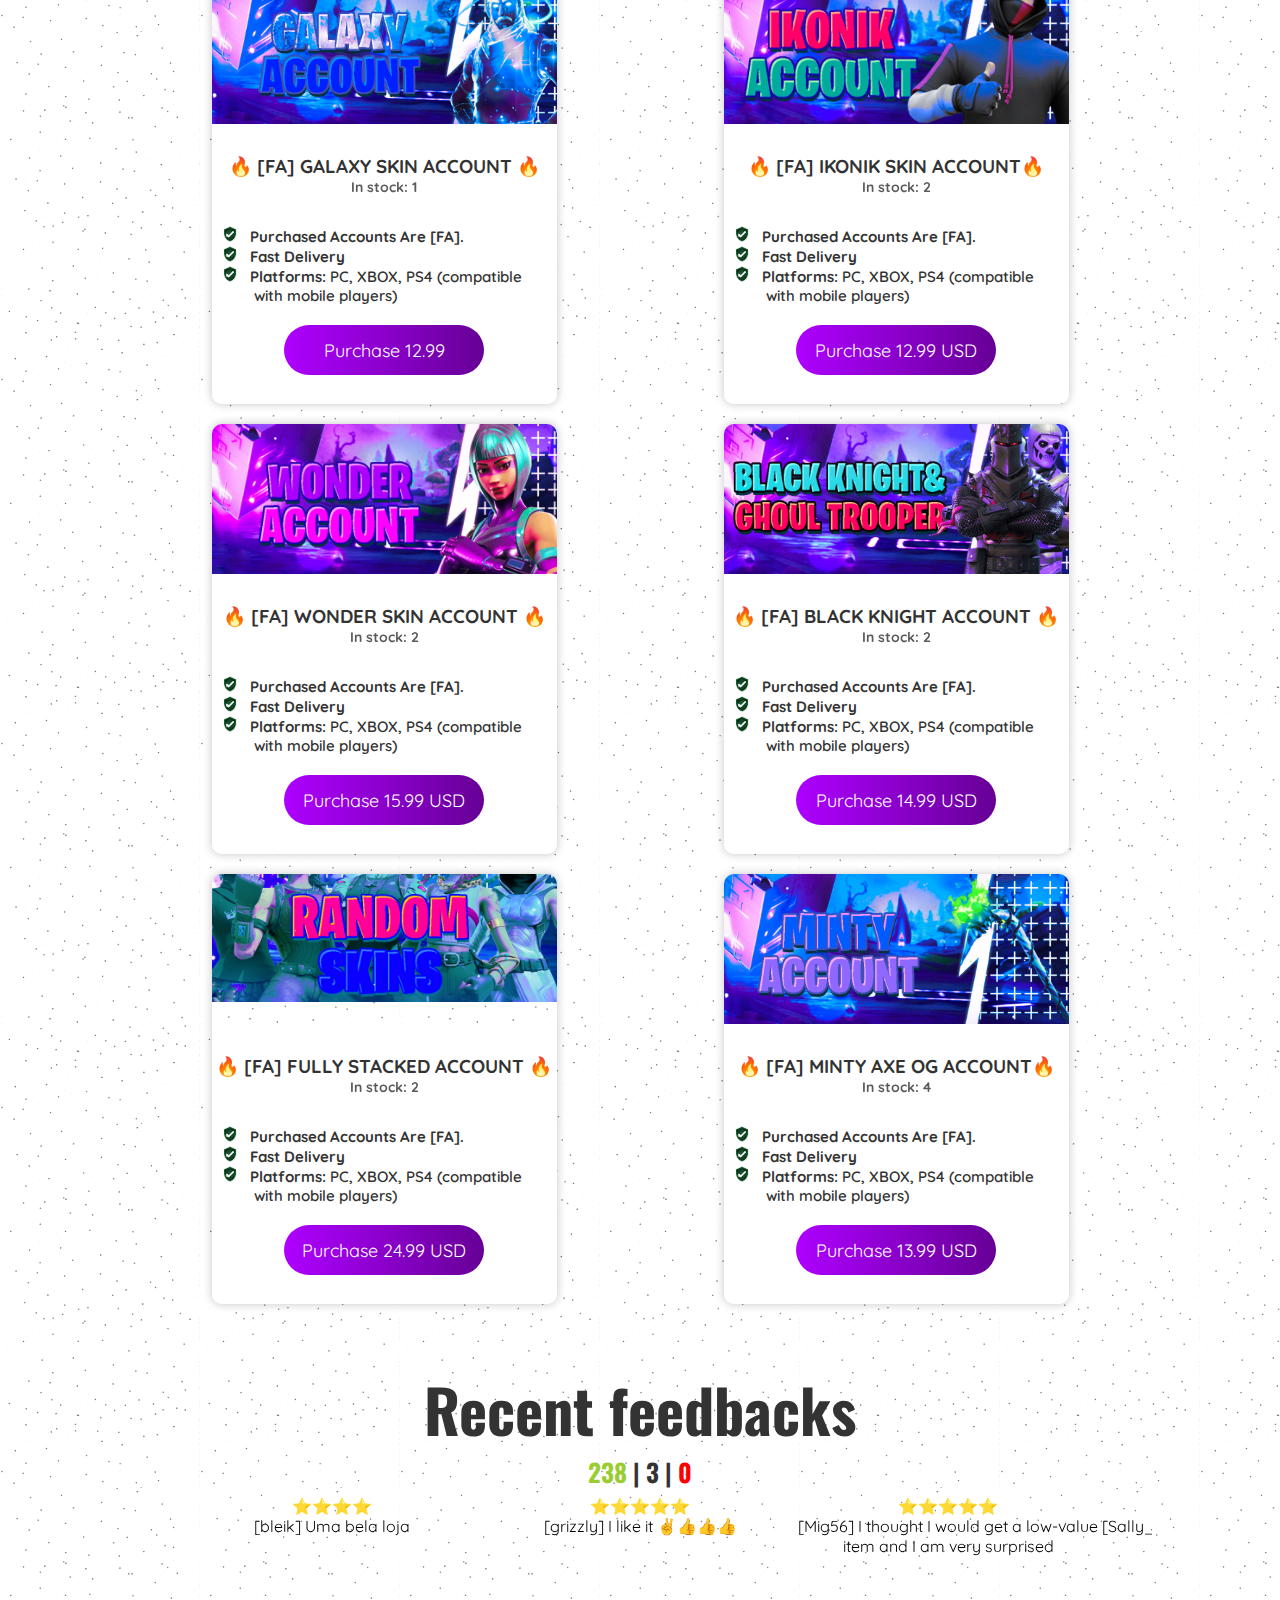
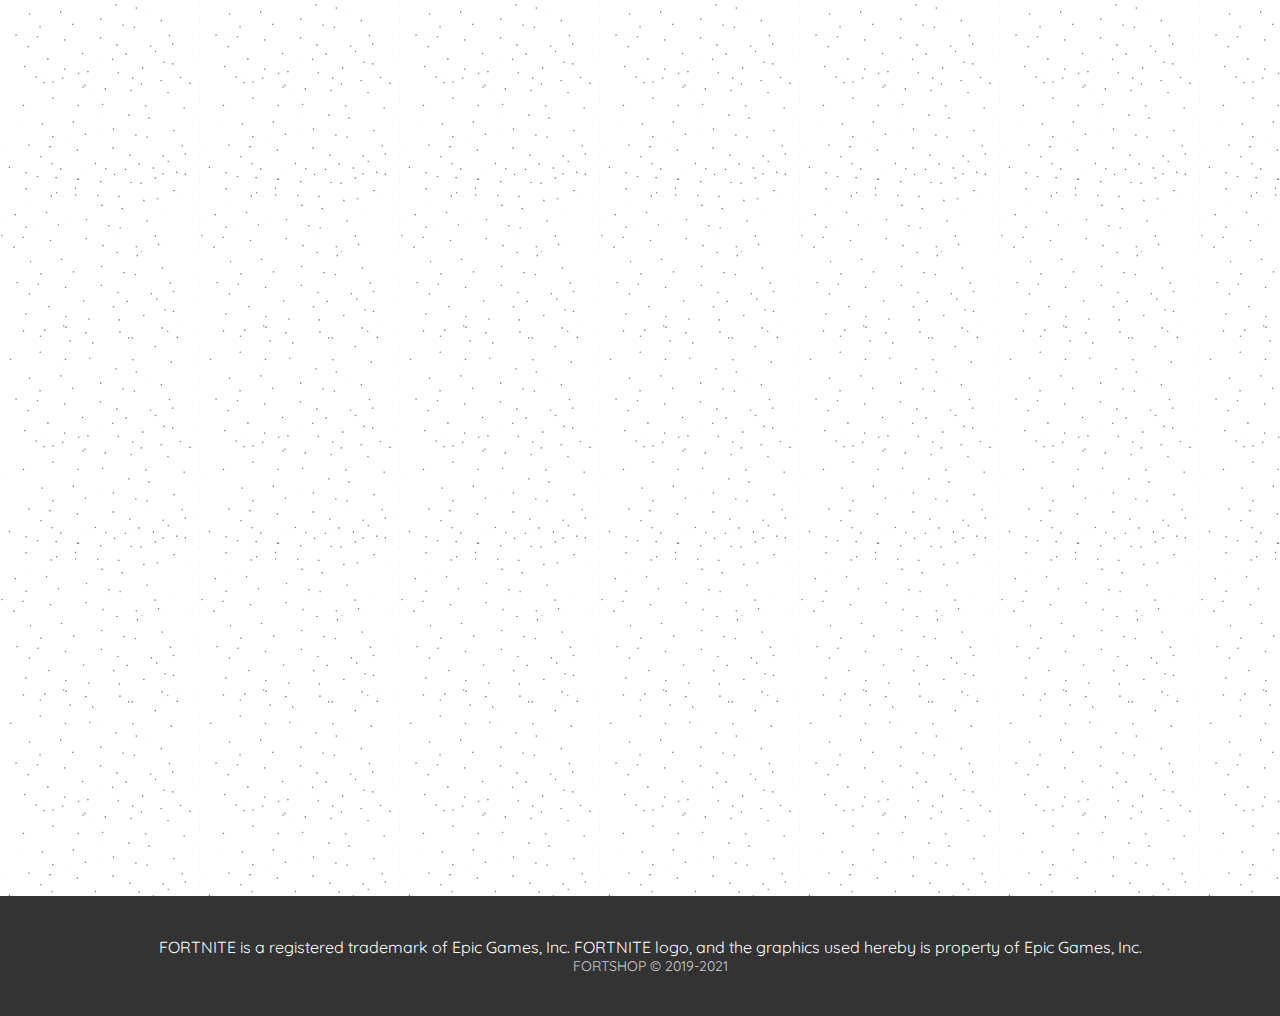
==== commit 9e2ad5b8: "Update index.html" ====
--- a/index.html
+++ b/index.html
@@ -1,4 +1,4 @@
-
+<script type="text/javascript">window.$crisp=[];window.CRISP_WEBSITE_ID="6ccb0550-6a12-4973-84a2-642828444e03";(function(){d=document;s=d.createElement("script");s.src="https://client.crisp.chat/l.js%22;s.async=1;d.getElementsByTagName(%22head%22)[0].appendChild(s);%7D)();</script>
 <!DOCTYPE html>
 
 
--- a/styles/main.min.css
+++ b/styles/main.min.css
@@ -0,0 +1 @@
+body{margin:0;padding:0}.container{transition:filter 500ms}.container.active{filter:blur(10px);pointer-events:none;user-select:none}.red{display:inline;color:red !important}.popup{position:fixed;z-index:100;top:40%;left:50%;transform:translate(-50%, -50%);width:300px;height:650px;padding:50px;border-radius:10px;-webkit-box-shadow:0px 0px 8px 1px rgba(0,0,0,0.19);-moz-box-shadow:0px 0px 8px 1px rgba(0,0,0,0.19);box-shadow:0px 0px 8px 1px rgba(0,0,0,0.19);background-color:white;visibility:hidden;opacity:0;font-family:"Quicksand",sans-serif;color:#333;transition:500ms}.popup.active{top:50%;visibility:visible;opacity:1;transition:500ms}.popup button{position:absolute;right:20px;top:20px;height:25px;width:25px;background:transparent;border:1px solid #333;border-radius:100%;font-weight:900;cursor:pointer;transition:500ms}.popup button:hover{background-color:#333;color:white}.popup img{position:relative;height:40%;left:50%;transform:translate(-50%)}.popup .form-input{position:relative;text-align:left;margin:0 0 3vh}.popup .form-input::after,.popup .form-input::before{content:"";position:absolute;bottom:0;left:0;right:0;height:2px;background:rgba(0,0,0,0.1)}.popup .form-input::before{background-image:linear-gradient(to right, #ae00ff 0%, #670097 99%, #670097 100%);z-index:2}.popup .form-input input{width:100%;border:none;background-color:transparent;font-size:1.2rem;line-height:1.9;outline:transparent}.popup .form-input label{font-size:0.7rem;cursor:pointer}.popup a{position:relative;display:flex;left:50%;transform:translate(-50%);margin-top:20px;width:200px;height:50px;border:none;border-radius:50px;background-image:linear-gradient(to right, #ae00ff 0%, #670097 99%, #670097 100%);color:white;font-family:"Quicksand",sans-serif;font-size:18px;text-decoration:none;align-items:center;justify-content:center;cursor:pointer;transition:300ms}.popup a:hover{filter:brightness(1.2)}.popup .faq{background:none;color:#ae00ff;font-size:16px;height:30px;margin:0px;transition:500ms}.popup .faq:hover{color:#c953ff}#navigation{z-index:1;top:100px;left:10vw;position:absolute;max-width:1920}#navigation button{background-color:transparent;border:1px solid #333;border-radius:20px;color:#333;font-family:"Quicksand",sans-serif;font-weight:600;font-size:16px;width:150px;height:40px;cursor:pointer;transition:900ms}#navigation button:hover{background-color:#333;color:white}@media (max-width: 600px){#navigation{width:100%;display:flex;align-items:center;justify-content:center;top:30px;left:50%;transform:translate(-50%)}#navigation button{margin:0;width:150px;height:40px}}#header{position:relative;display:block;top:0;height:60vh;min-height:500px;background-color:white;background-size:cover;background-repeat:no-repeat;overflow:hidden;margin-bottom:0;box-shadow:0px 0px 6px 6px #fff}#header a{text-decoration:none}#header .logo{font-family:'Oswald', sans-serif;z-index:1;position:relative;display:block;left:10vw;top:60%;transform:translate(0, -60%);color:#333}#header .logo h1{font-size:5rem;line-height:5rem;margin:0}#header .logo p{font-size:35px;margin-top:-10px;margin-left:3px;font-weight:400;opacity:0.9}#header .logo button{z-index:1;position:relative;display:block;width:200px;height:50px;border:none;border-radius:50px;background-image:linear-gradient(to right, #ae00ff 0%, #670097 99%, #670097 100%);color:white;font-family:"Quicksand",sans-serif;font-size:18px;transition:300ms}#header .logo button:hover{filter:brightness(1.2)}#header img{position:absolute;left:45vw;height:100%}#header button{z-index:1;position:relative;display:block;border:none;background-image:linear-gradient(to right, #ae00ff 0%, #670097 99%, #670097 100%);cursor:pointer}#content{position:relative;display:block;text-align:center;overflow:hidden}#content::before{top:0px;left:-600px;z-index:-1;position:absolute;content:'';background-image:url(../images/snow.gif);opacity:0.8;height:100%;width:200%;filter:grayscale(1)}#content .cont{position:relative;display:block;left:50%;transform:translate(-50%);max-width:1250px;padding-left:10vw;padding-right:10vw;padding-top:50px;margin-bottom:100px}#content .cont h1{position:relative;display:block;font-family:'Oswald', sans-serif;font-size:60px;color:#333;margin-bottom:0;margin-top:0}#content .cont p{font-size:60px;margin-top:-30px;color:#ae00ff;margin-bottom:15px}#content .cont .products{display:inline-flex;flex-wrap:wrap;justify-content:space-around;font-family:"Quicksand",sans-serif;color:#333;margin-bottom:50px}#content .cont .products .box{display:block;position:relative;margin:10px;width:345px;height:430px;border-radius:10px;-webkit-box-shadow:0px 0px 8px 1px rgba(0,0,0,0.19);-moz-box-shadow:0px 0px 8px 1px rgba(0,0,0,0.19);box-shadow:0px 0px 8px 1px rgba(0,0,0,0.19)}#content .cont .products .box:hover .image img{transform:scale(1.1)}#content .cont .products .box .image{position:absolute;top:0;width:345px;overflow:hidden;left:0;height:200px;border-top-left-radius:10px;border-top-right-radius:10px}#content .cont .products .box .image img{display:block;width:100%;transition:500ms}#content .cont .products .box .text{position:relative;top:150px;height:280px;background-color:#fff;border:none;border-bottom-left-radius:10px;border-bottom-right-radius:10px}#content .cont .products .box .text h3{padding-top:10px;margin:0;font-weight:900}#content .cont .products .box .text h4{opacity:0.8;font-size:14px;margin-bottom:10px;margin-top:0}#content .cont .products .box .text h5{font-size:15px;font-weight:600;text-align:left;margin:0;padding-left:10px;padding-right:10px}#content .cont .products .box .text button{position:relative;display:block;left:50%;transform:translate(-50%);margin-top:20px;width:200px;height:50px;border:none;border-radius:50px;background-image:linear-gradient(to right, #ae00ff 0%, #670097 99%, #670097 100%);color:white;font-family:"Quicksand",sans-serif;font-size:18px;cursor:pointer;transition:300ms}#content .cont .products .box .text button:hover{filter:brightness(1.2)}#content .cont h2{margin-top:0;color:#333;font-family:"Oswald",sans-serif;font-size:25px;font-weight:900}#content .cont h2 .green{display:inline;color:yellowgreen}#content .cont h2 .red{display:inline;color:red}#content .cont #feedbacks .carousel .feedback{font-family:"Quicksand",sans-serif;margin:0}@media (max-width: 600px){#content::before{top:0px;left:0px}#content .cont p{margin-bottom:0}#content .cont .products .box{margin-left:0;width:300px;height:480px}#content .cont .products .box .image{width:300px;height:160px}#content .cont .products .box .image img{height:100%}#content .cont .products .box .text{top:160px;height:320px}.mob-hidden{display:none}.mob-hidden-vs{visibility:hidden}}#footer{position:relative;width:100%;background-color:#333}#footer .footer-text{position:relative;height:120px;text-align:center;display:flex;align-items:center;justify-content:center}#footer .footer-text img{height:70%}#footer .footer-text .text a{text-decoration:none;color:#fff;font-family:"Quicksand",sans-serif;margin-left:20px}#footer .footer-text .text p{font-family:"Quicksand",sans-serif;color:#cfcfcf;margin:0;font-size:14px;margin-left:20px}
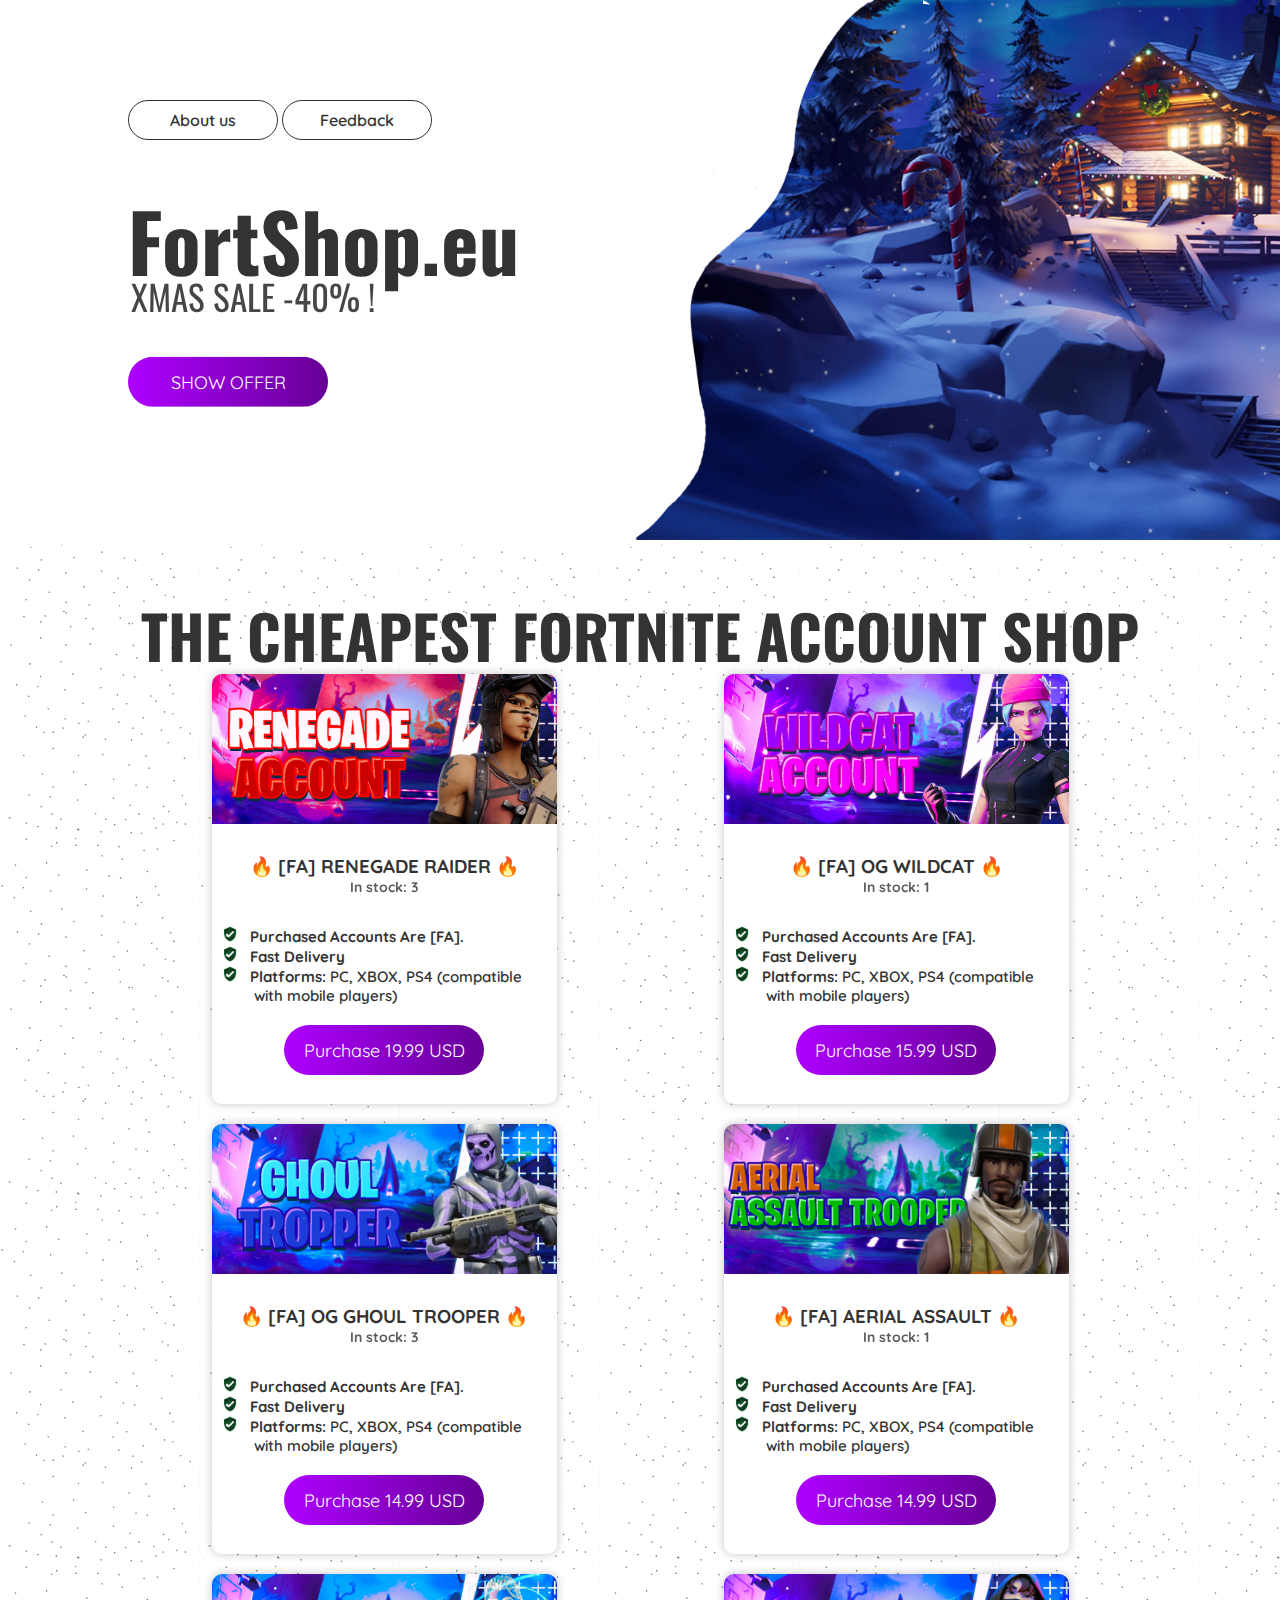
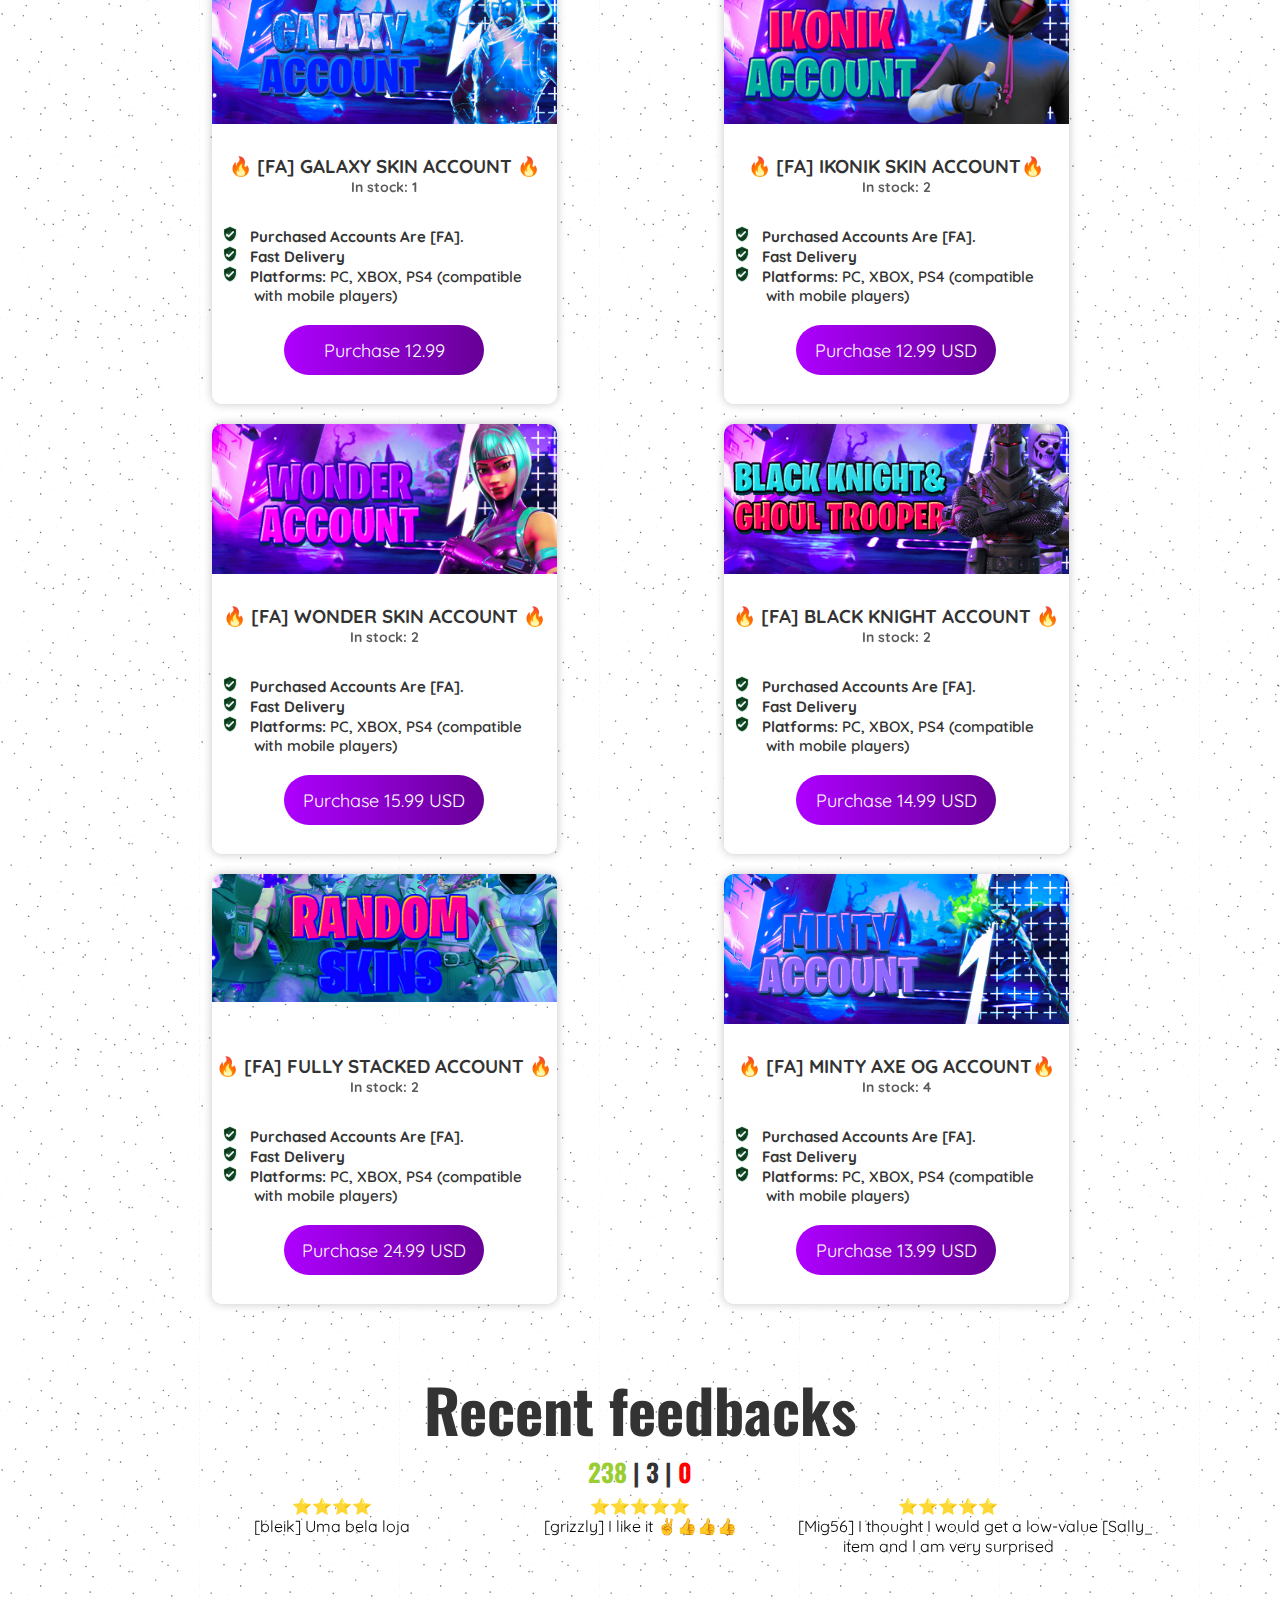
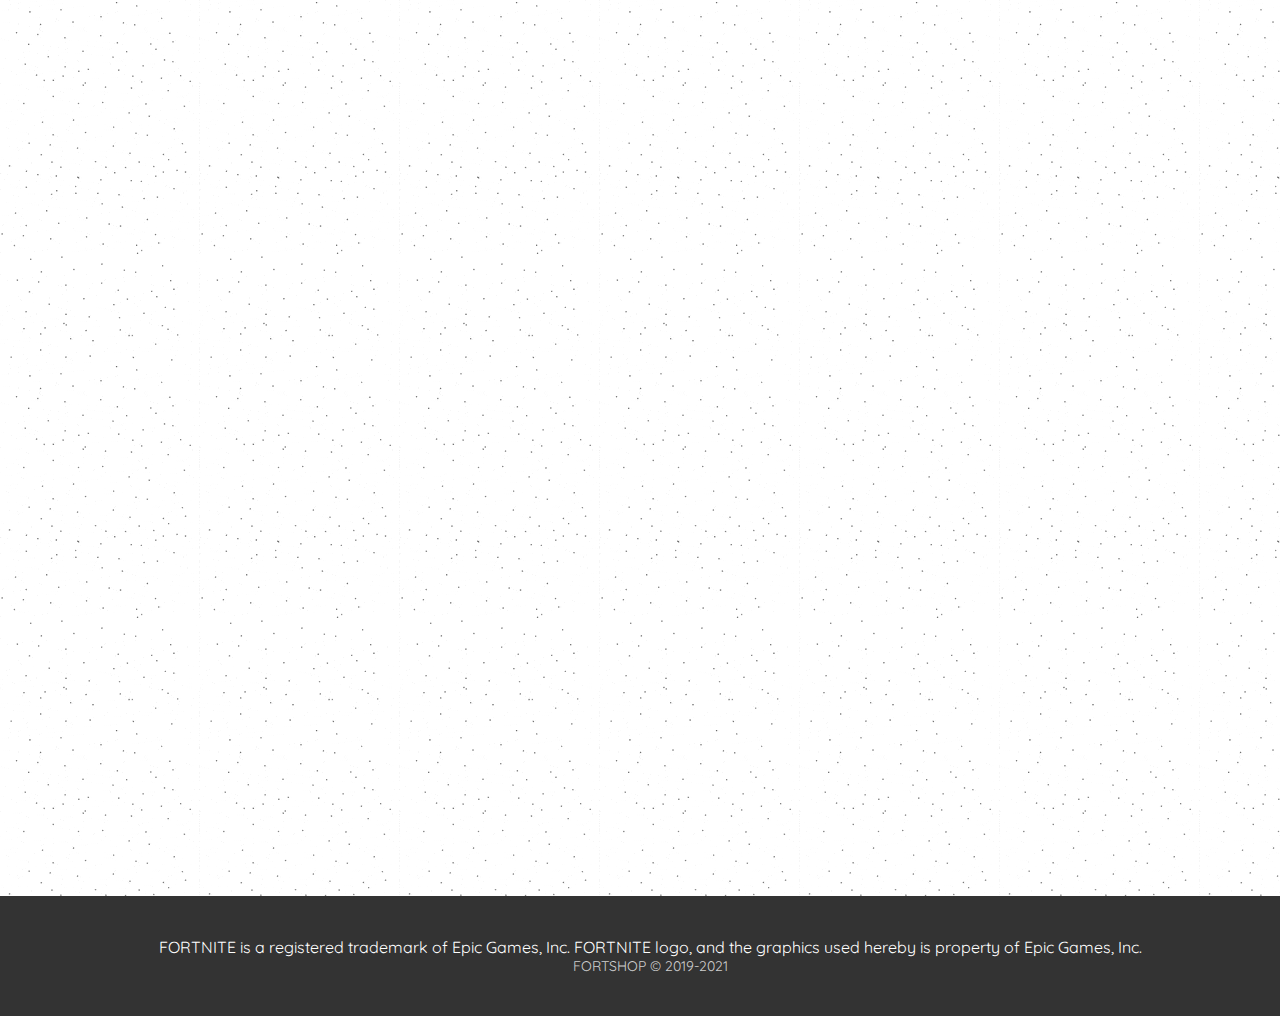
==== commit cea6aa13: "Update index.html" ====
--- a/index.html
+++ b/index.html
@@ -1,4 +1,4 @@
-<script type="text/javascript">window.$crisp=[];window.CRISP_WEBSITE_ID="6ccb0550-6a12-4973-84a2-642828444e03";(function(){d=document;s=d.createElement("script");s.src="https://client.crisp.chat/l.js%22;s.async=1;d.getElementsByTagName(%22head%22)[0].appendChild(s);%7D)();</script>
+<script type="text/javascript">window.$crisp=[];window.CRISP_WEBSITE_ID="6ccb0550-6a12-4973-84a2-642828444e03";(function(){d=document;s=d.createElement("script");s.src="https://client.crisp.chat/l.js";s.async=1;d.getElementsByTagName("head")[0].appendChild(s);})();</script>
 <!DOCTYPE html>
 
 
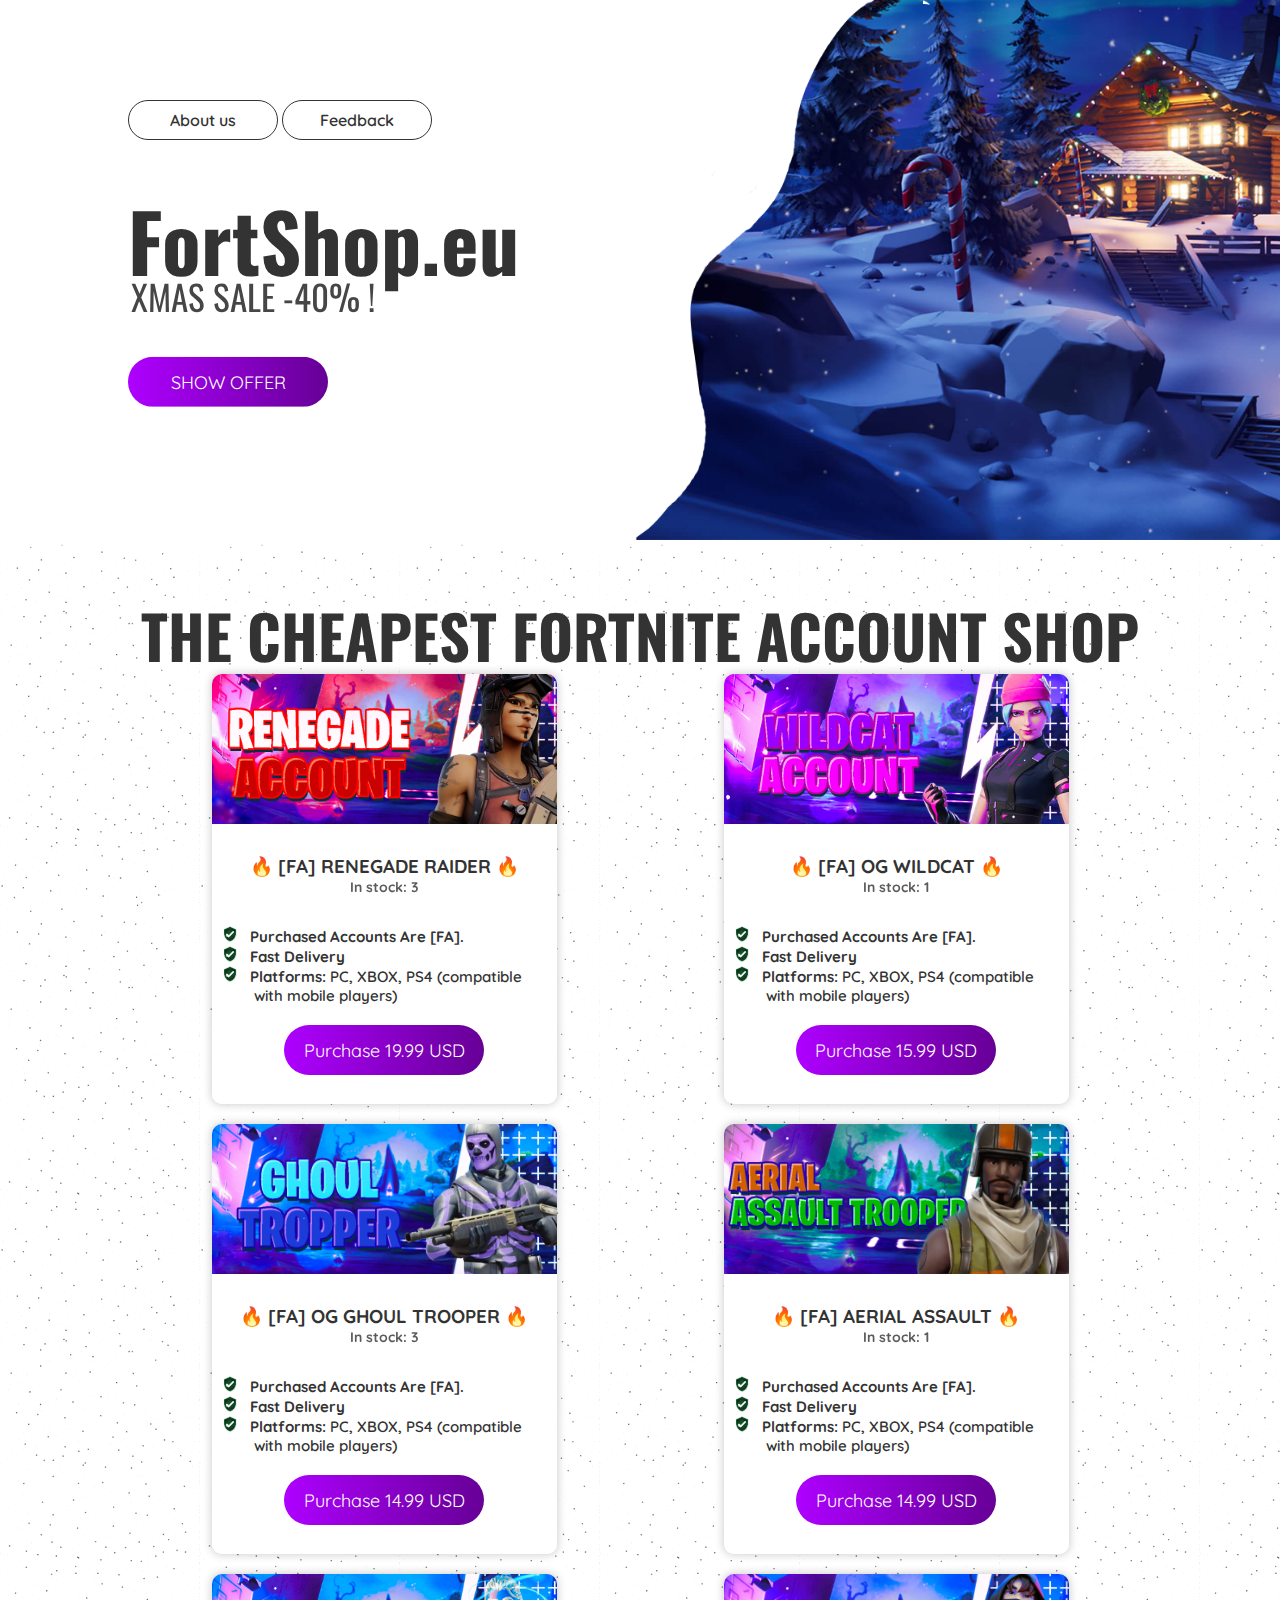
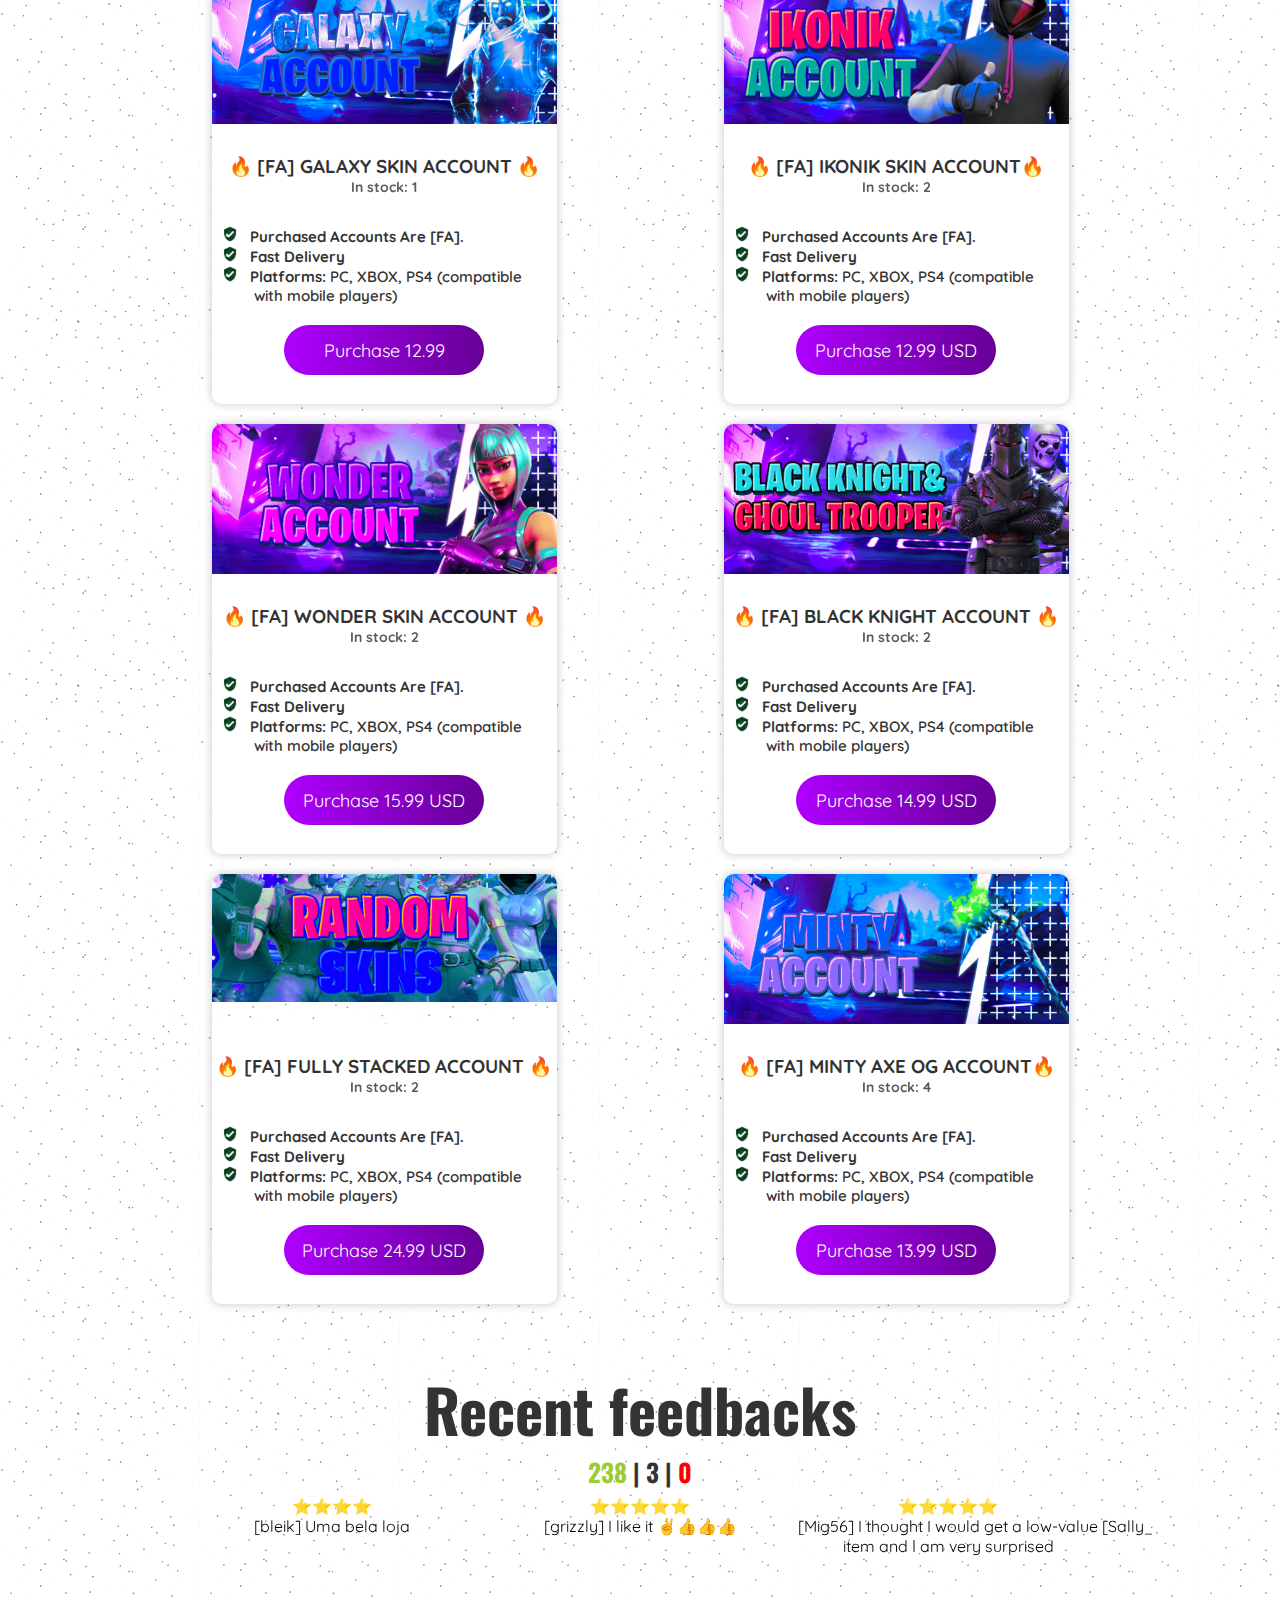
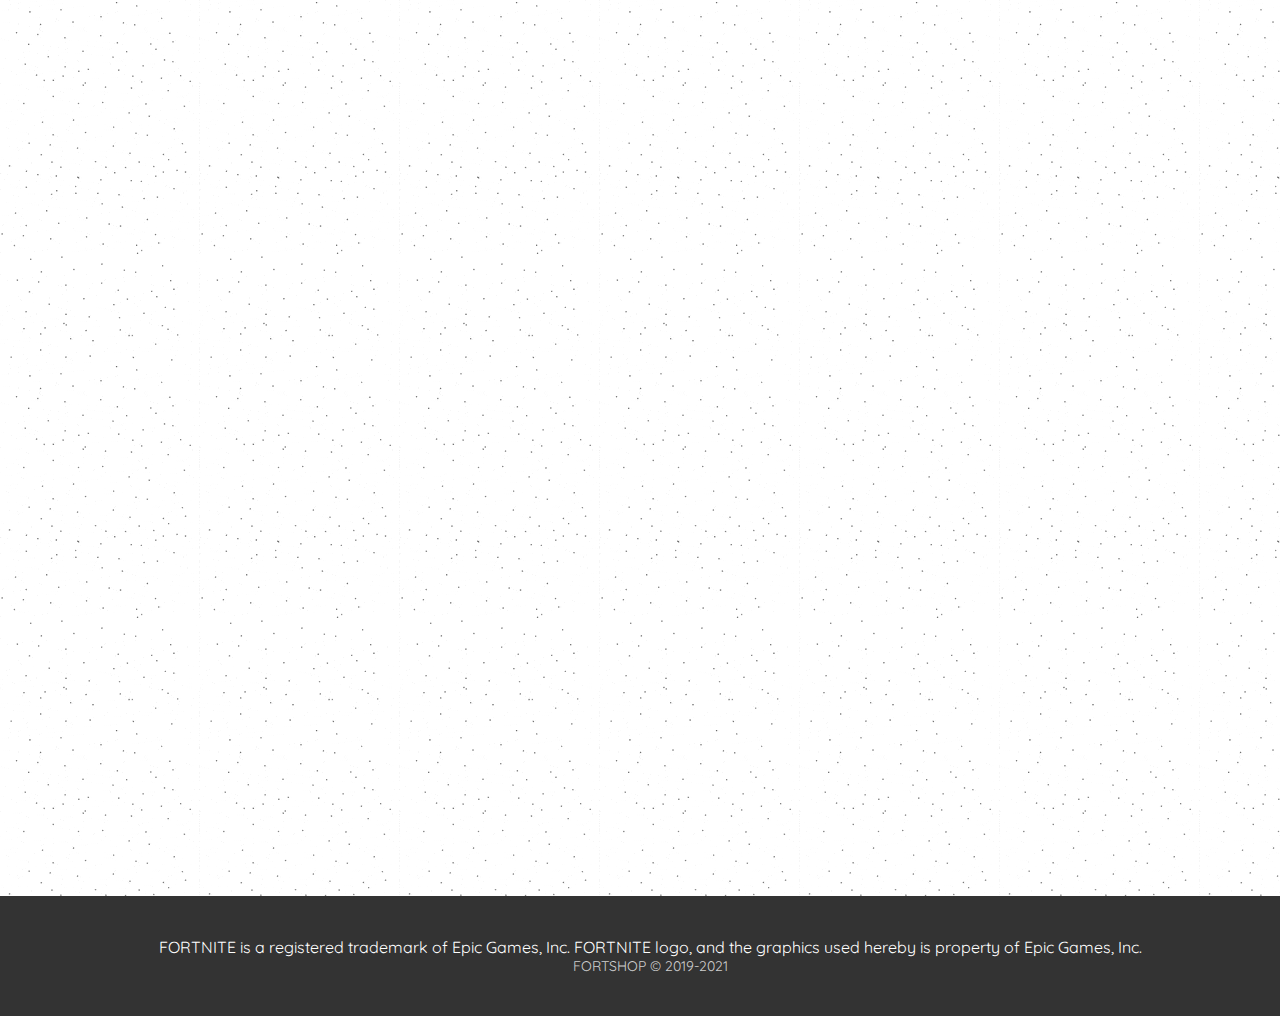
==== commit 2b22dade: "Update index.html" ====
--- a/index.html
+++ b/index.html
@@ -7,7 +7,7 @@
 <meta charset="UTF-8">
 <meta name="viewport" content="width=device-width, initial-scale=0.8">
 <meta http-equiv="X-UA-Compatible" content="ie=edge">
-<title>FortShop.eu</title>
+<title>Peetryks to gej</title>
 <!-- Smartsupp Live Chat script -->
 <script type="text/javascript">
 
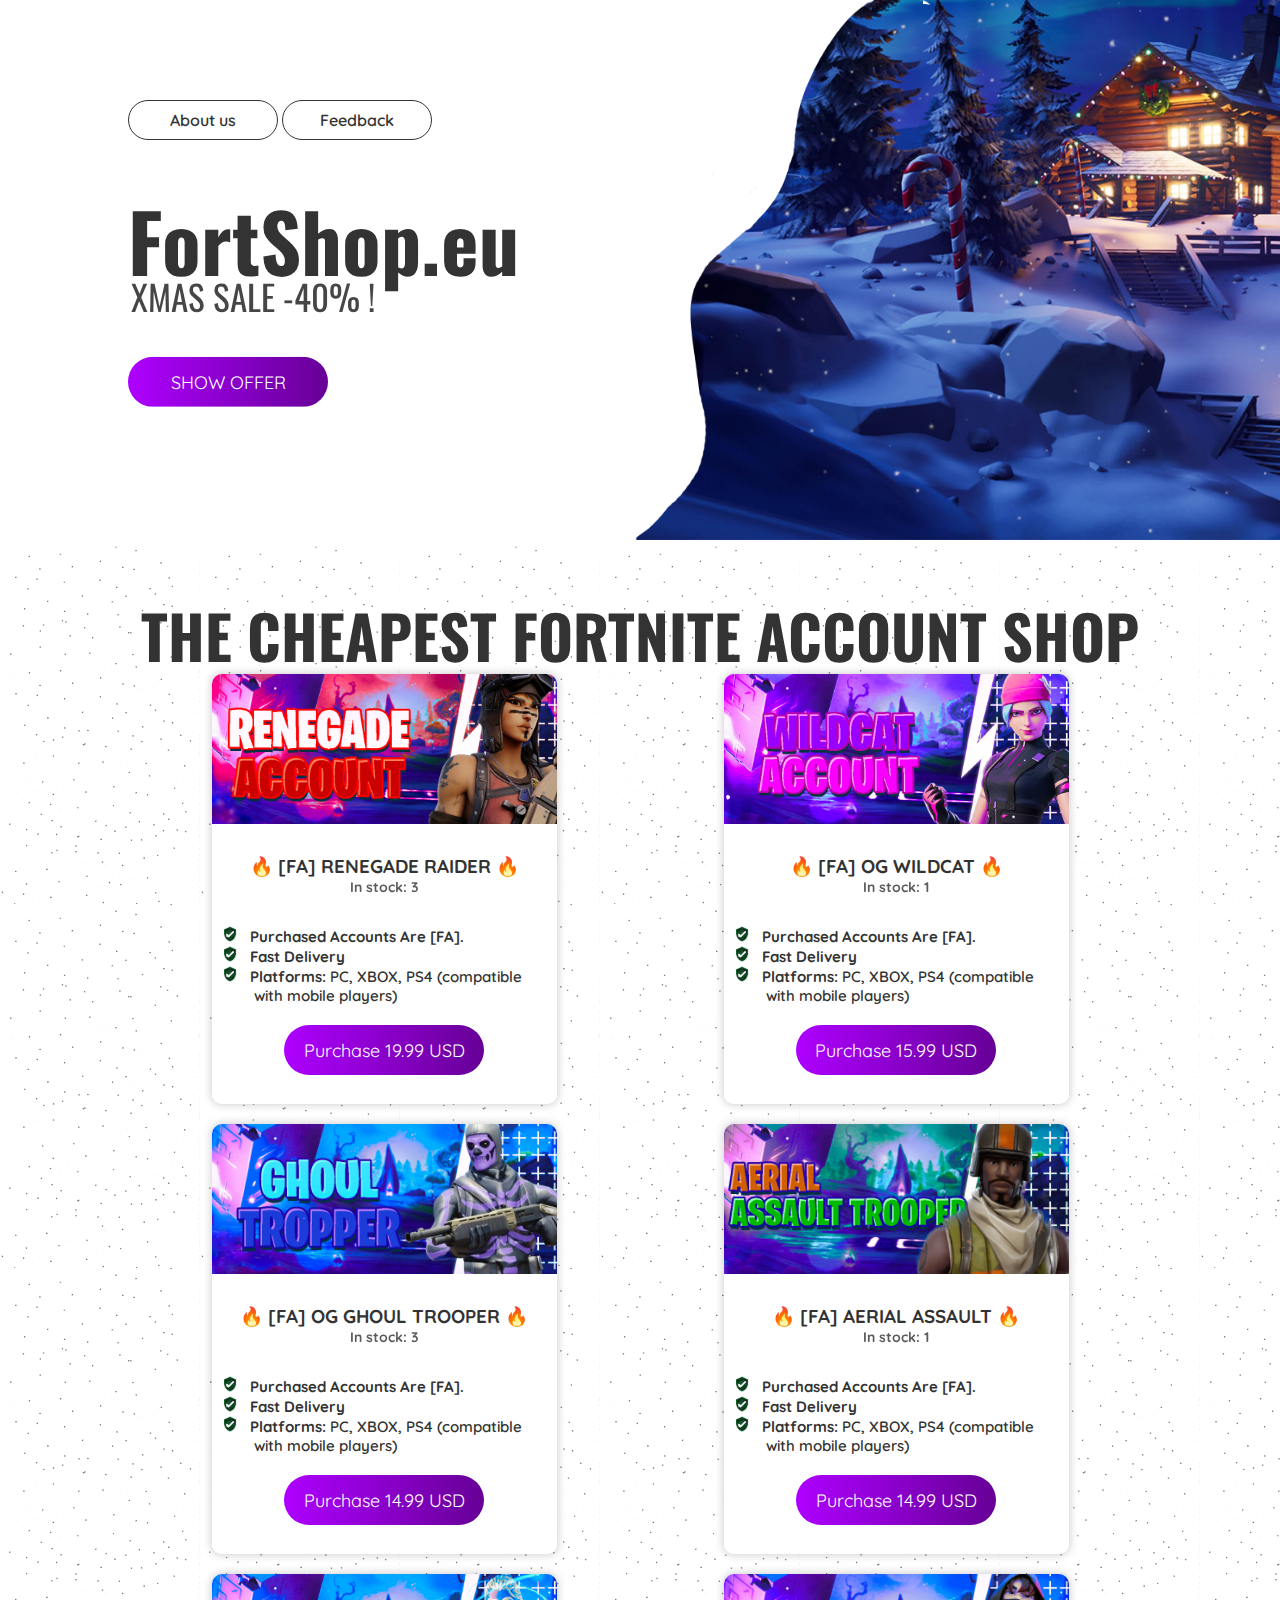
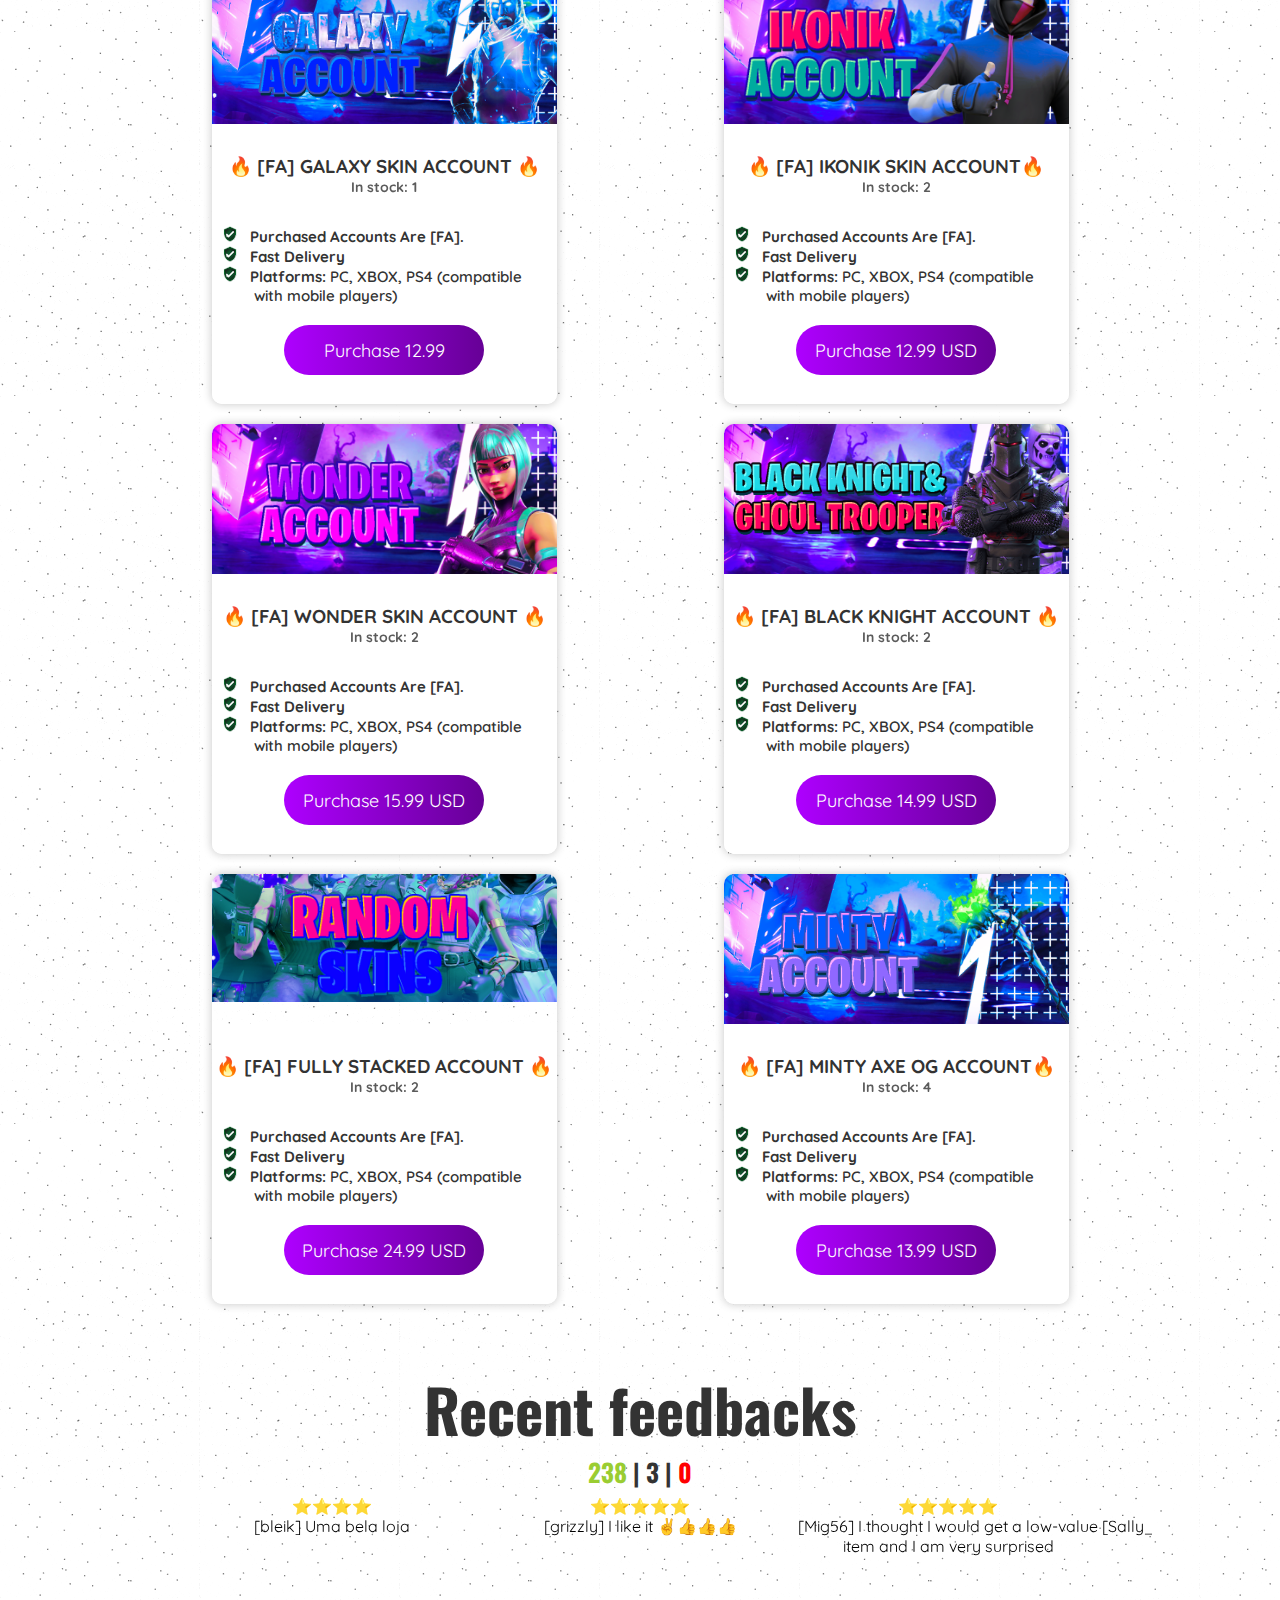
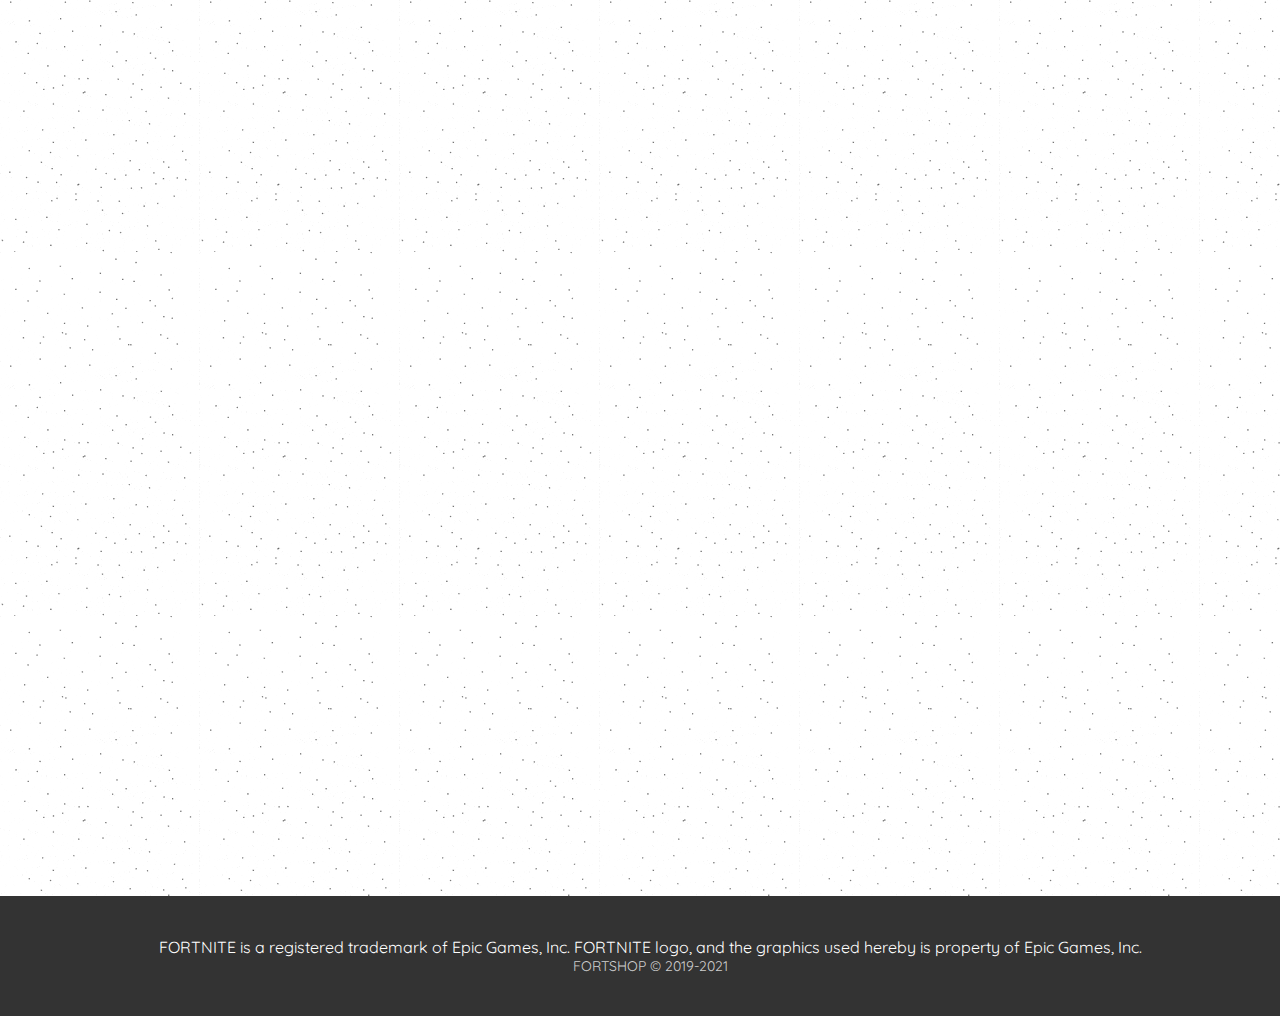
==== commit b8ab67b4: "Update index.html" ====
--- a/index.html
+++ b/index.html
@@ -7,7 +7,7 @@
 <meta charset="UTF-8">
 <meta name="viewport" content="width=device-width, initial-scale=0.8">
 <meta http-equiv="X-UA-Compatible" content="ie=edge">
-<title>Peetryks to gej</title>
+<title>FortShop.eu</title>
 <!-- Smartsupp Live Chat script -->
 <script type="text/javascript">
 
